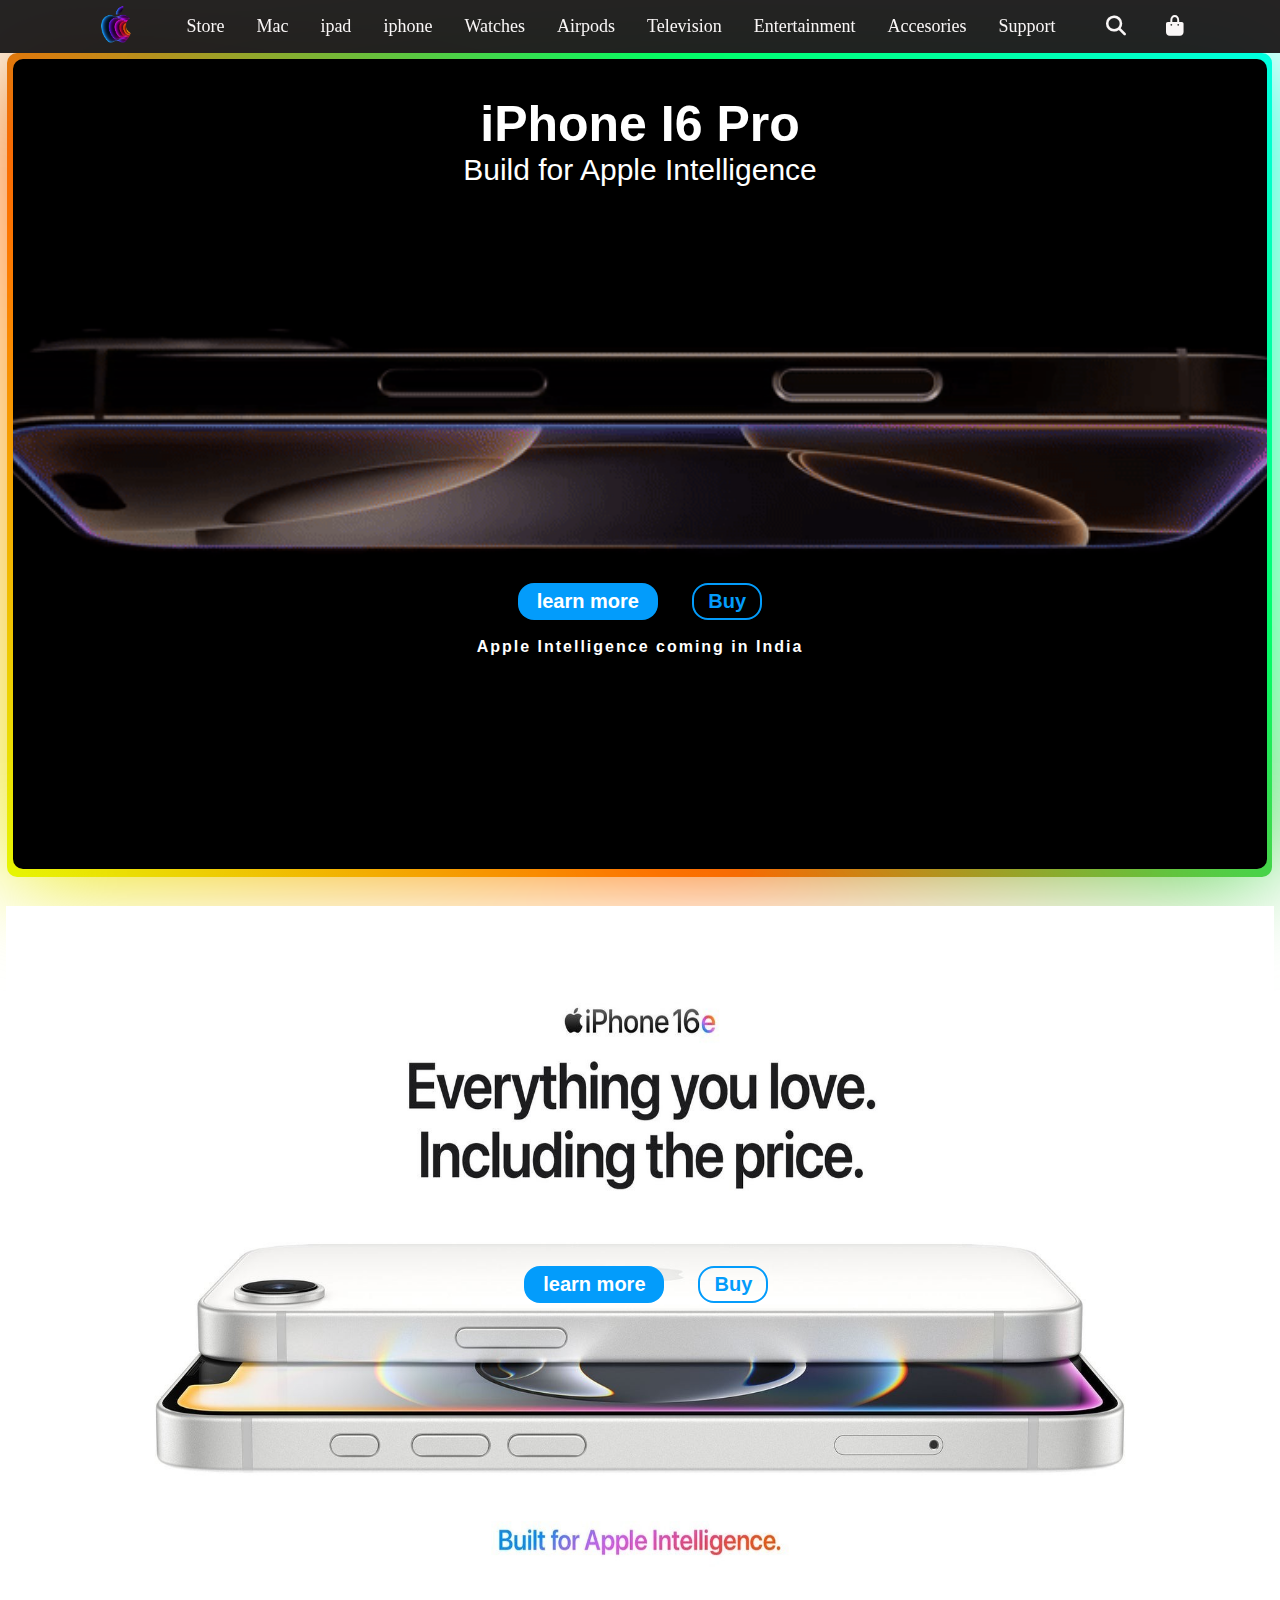
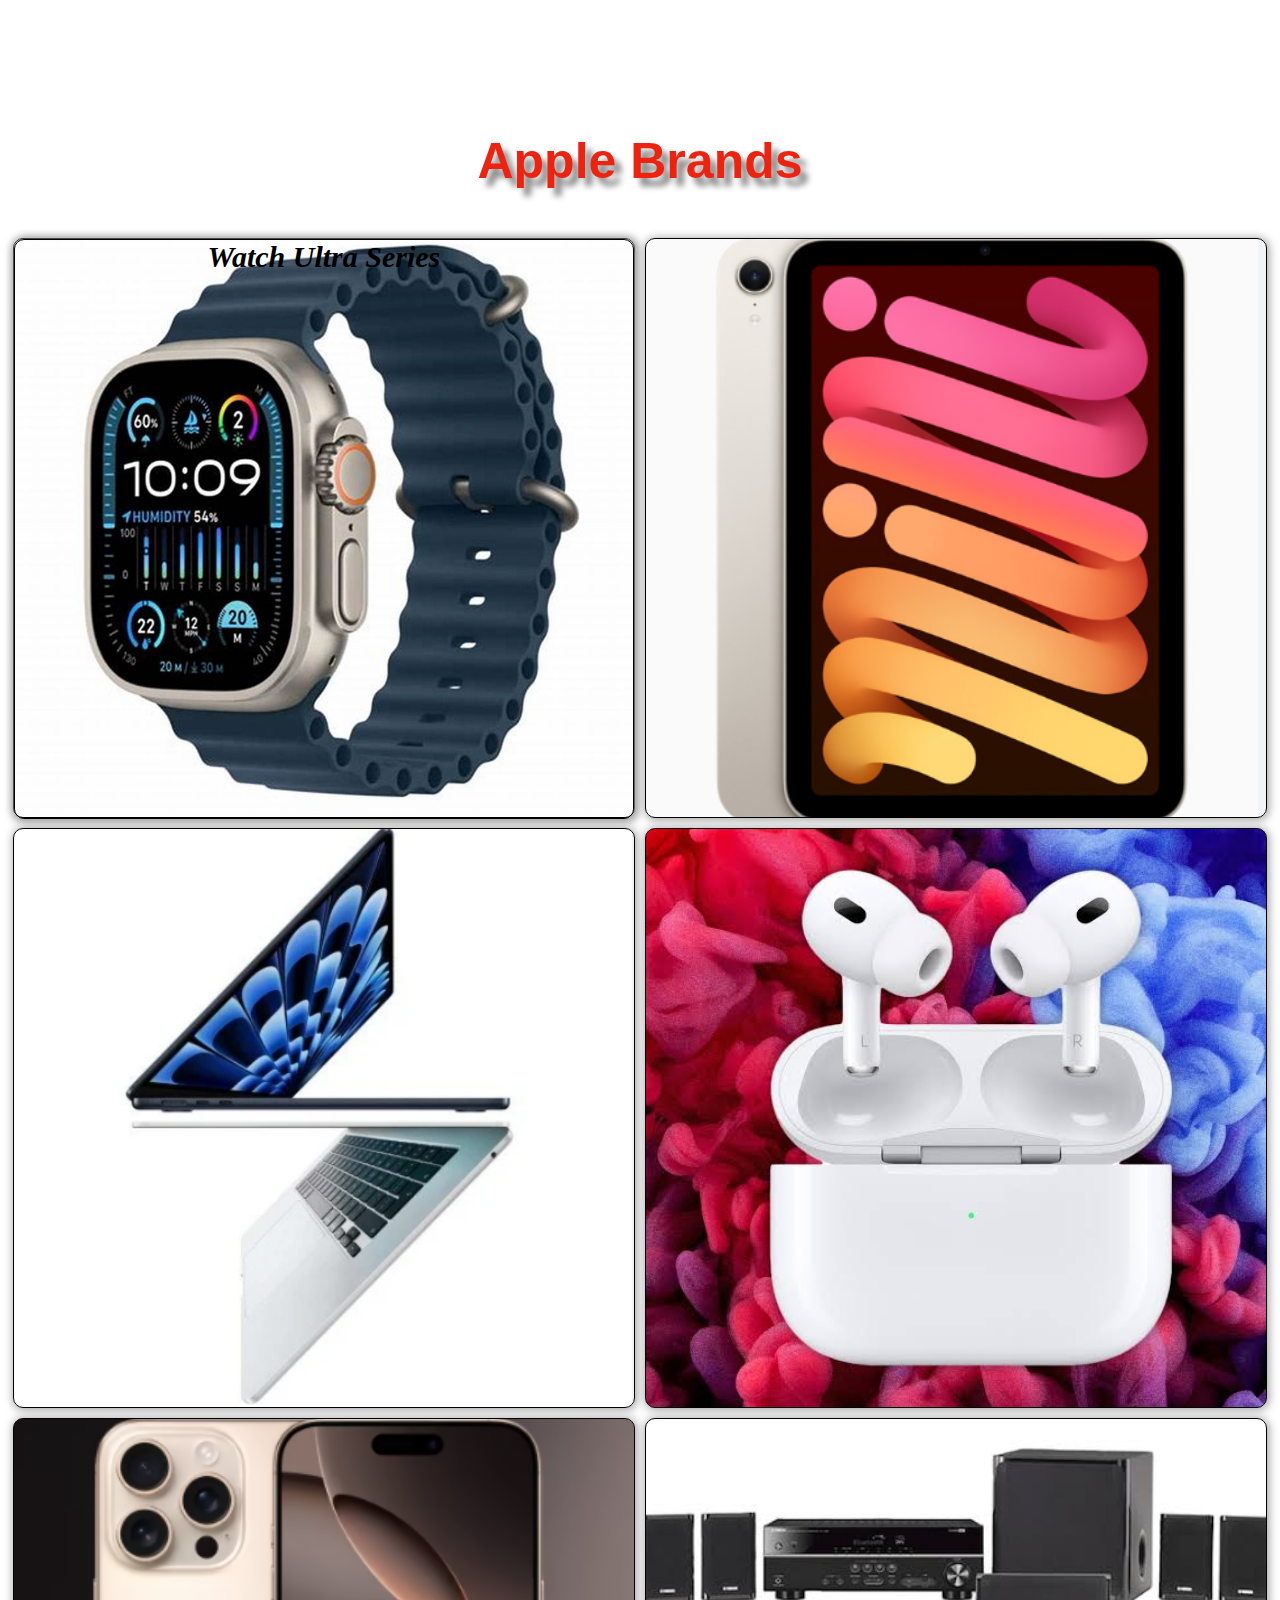
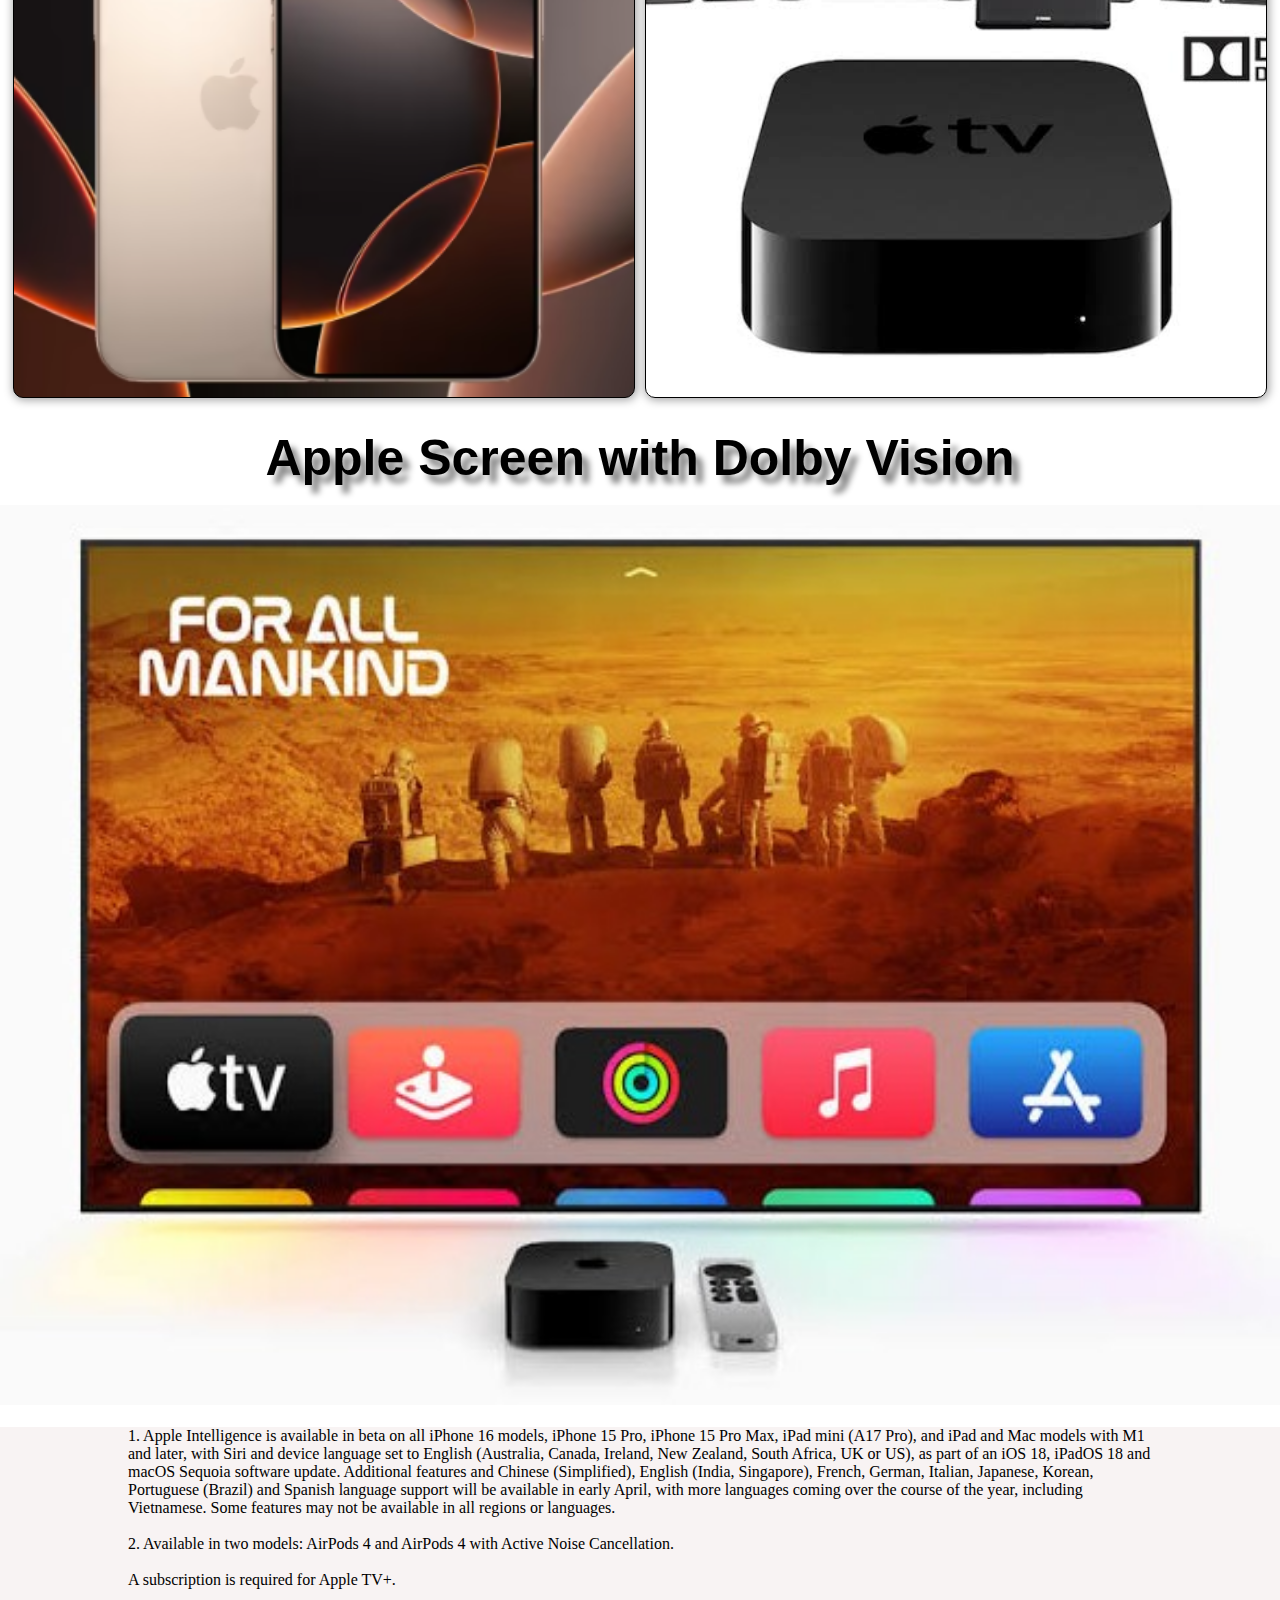
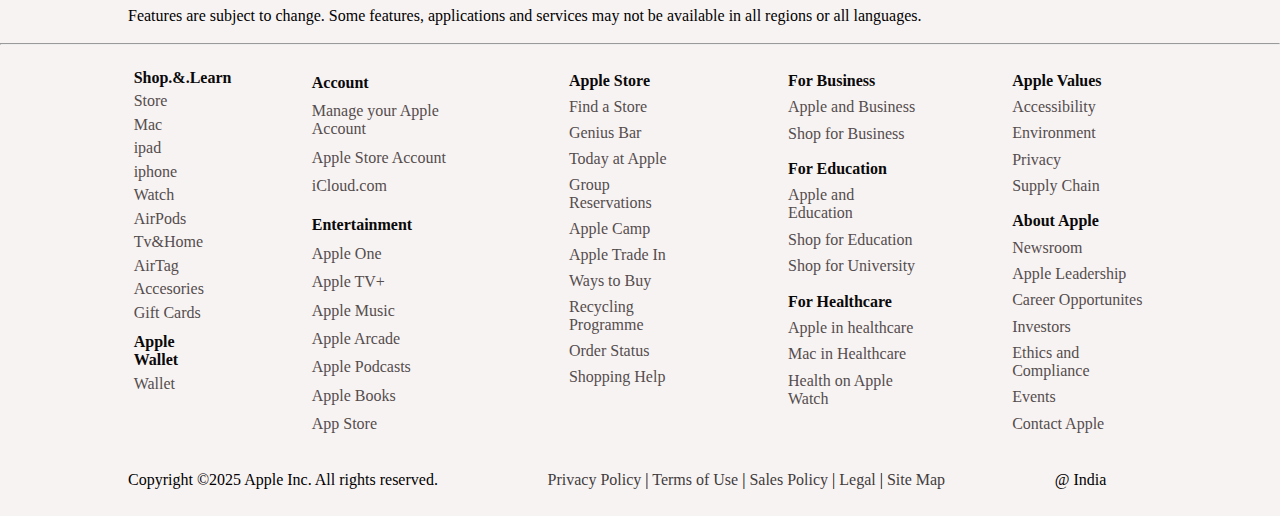
==== indexmain.html @ aaa4c037 "change" ====
<!DOCTYPE html>
<html lang="en">
<head>
    <meta charset="UTF-8">
    <meta name="viewport" content="width=device-width, initial-scale=1.0">
    <title>APPLE</title>
    <link rel="stylesheet" href="indexmain.css">
    <link rel="shortcut icon" href="images/applelogo.png" type="image/x-icon">
    <link rel="stylesheet" href="https://cdnjs.cloudflare.com/ajax/libs/font-awesome/6.7.2/css/all.min.css"
        integrity="sha512-Evv84Mr4kqVGRNSgIGL/F/aIDqQb7xQ2vcrdIwxfjThSH8CSR7PBEakCr51Ck+w+/U6swU2Im1vVX0SVk9ABhg=="
        crossorigin="anonymous" referrerpolicy="no-referrer" />
</head>
<body>
    <!-- header part is start from here  -->
    <header>
       <div id="Topbar">
          <div class="navbar">
              <div class="logo">
                  <a href="indexmain.html "><img src="images/applelogo.png" alt=""></a>
              </div>
              <nav>
                 <ul class="links">
                    <li><a href="Store.html">Store</a></li>
                    <li><a href="Mac.html">Mac</a></li>
                    <li><a href="Ipad.html">ipad</a></li>
                    <li><a href="">iphone</a></li>
                    <li><a href="">Watches</a></li>
                    <li><a href="">Airpods</a></li>
                    <li><a href="">Television</a></li>
                    <li><a href="">Entertainment</a></li>
                    <li><a href="">Accesories</a></li>
                    <li><a href="">Support</a></li>
                 </ul>
              </nav>
              <div id="iconbutton">
              <div class="icon" >
                  <a href=""><i class="fa-solid fa-magnifying-glass"></i></a>
              </div>
              <div class="icon" >
                  <a href=""><i class="fa-solid fa-bag-shopping"></i></a>
              </div>
              <div class="barbutton">
                  <i class="fa-solid fa-bars"></i>
              </div>
            </div>
          </div>
          <div class="dropdownmenu">
             <ul>
                <li><a href="Store.html">* Store</a></li>
                <li><a href="Mac.html">* Mac</a></li>
                <li><a href="Ipad.html">* ipad</a></li>
                <li><a href="">* iphone</a></li>
                <li><a href="">* Watches</a></li>
                <li><a href="">* Airpods</a></li>
                <li><a href="">* Television</a></li>
                <li><a href="">* Entertainment</a></li>
                <li><a href="">* Accesories</a></li>
                <li><a href="">* Support</a></li>
                <li><a href="">* LOGIN</a></li>
             </ul>
          </div>
        </div>
    </header>
    <script>
        const button = document.querySelector('.barbutton')
        const buttonicon = document.querySelector('.barbutton i')
        const dropmenu = document.querySelector('.dropdownmenu')

        button.onclick = function(){
            dropmenu.classList.toggle('open')
            const isOpen =dropmenu.classList.contains('open')

            buttonicon.classList = isOpen
            ? 'fa-solid fa-xmark'
            : 'fa-solid fa-bars'
        }
    </script>
    <!-- HEADER part and top navbr part is End -->
 <main>
    <section id="Home">
        <div  id="Homepage">
           <div class="headtext">
              <br><br> <h1>iPhone I6 Pro</h1>
                <p>Build for Apple Intelligence</p>
                <br><br><br><br><br><br><br><br><br><br><br><br><br><br><br><br><br><br><br><br><br><br>
                <div id="topbutton">
                <a  href=""><button class="learnbutton">learn more</button></a>
                <a  href=""><button class="buybutton">Buy</button></a> <br> <br>
                <h4> Apple Intelligence coming in India</h4>
                </div>
            </div> <br>
            <div class="secondpage">
                 <div class="iphone16e">
                    <img class="phone16e" src="images/iphone16enew.jpg" alt="">
                    <img class="mediaphone" src="images/mediaiphone16e.jpg" alt="">
                    <div id="topbutton">
                        <a  href=""><button class="learnbutton">learn more</button></a>
                        <a  href=""><button class="buybutton">Buy</button></a>
                        </div>    
                </div>
            </div>
       </div>
    </section>  
    <div id="brands">
        <h1>Apple Brands</h1><br> <br>
    </div>
    <section id="grid">
        <div class="container">
          <a href=""><div class="gridimg1">
            <div>  <h2>Watch Ultra Series</h2>
            <button class="learnbutton">learn more</button>
            <button class="buybutton">Buy</button>
          </div> </div></a>
          <a href=""><div class="gridimg2"></div></a>
          <a href=""><div class="gridimg3"></div></a>
          <a href=""><div class="gridimg4"></div></a>
          <a href=""><div class="gridimg5"></div></a>
          <a href=""><div class="gridimg6"></div></a>
        </div>
    </section> <br>
    <div id="appletv">
        <h1>Apple Screen with Dolby Vision </h1> <br>
        <img class="appletvfirst" src="images/apple TV.jpg" alt="">
        <img class="appletvsecond" src="images/apple TV.jpg" alt="">
    </div> <br>
 </main>
      <!-- Main  part is End here -->
      <!-- Footer part is start from here -->
 <footer>
    <div class="footer">
          <div class="footertext">
            <div>1. Apple Intelligence is available in beta on all iPhone 16 models, iPhone 15 Pro, iPhone 15 Pro Max, iPad mini (A17 Pro), and iPad and Mac models with 
                M1 and later, with Siri and device language set to English (Australia, Canada, Ireland, New Zealand, South Africa, UK or US), as part of an iOS 18, iPadOS 18 and macOS Sequoia software update.
                 Additional features and Chinese (Simplified), English (India, Singapore), French, German, Italian, Japanese, Korean, Portuguese (Brazil) and Spanish language support will be available in early April, 
                 with more languages coming over the course of the year, including Vietnamese. Some features may not be available in all regions or languages.
                <br><br>
                2. Available in two models: AirPods 4 and AirPods 4 with Active Noise Cancellation.
               <br><br> A subscription is required for Apple TV+.
               <br><br> Features are subject to change. Some features, applications and services may not be available in all regions or all languages.
            </div>
         </div>
         <br><hr align="center">   <br> 
        <div id="footclick">
            <div>
                <ul>
                    <li><b>Shop.&.Learn</b></li>                    <li><a href="">Store</a></li>
                    <li><a href="">Mac</a></li>
                    <li><a href="">ipad</a></li>
                    <li><a href="">iphone</a></li>
                    <li><a href="">Watch</a></li>
                    <li><a href="">AirPods</a></li>
                    <li><a href="">Tv&Home</a></li>
                    <li><a href="">AirTag</a></li>
                    <li><a href="">Accesories</a></li>
                    <li><a href="">Gift Cards</a></li>
                </ul> 
                <ul>
                    <li><b>Apple Wallet</b></li>
                    <li><a href="">Wallet</a></li>
                </ul>
            </div>
            <div>
                <ul>
                    <li><b>Account</b></li>
                    <li><a href="">Manage your Apple Account</a></li>
                    <li><a href="">Apple Store Account</a></li>
                    <li><a href="">iCloud.com</a></li>
                </ul>
                <ul>
                    <li><b>Entertainment</b></li>
                    <li><a href="">Apple One</a></li>
                    <li><a href="">Apple TV+</a></li>
                    <li><a href="">Apple Music</a></li>
                    <li><a href="">Apple Arcade</a></li>
                    <li><a href="">Apple Podcasts</a></li>
                    <li><a href="">Apple Books</a></li>
                    <li><a href="">App Store</a></li>
                </ul>
            </div>
            <div>
                <ul>
                    <li><b>Apple Store</b></li>
                    <li><a href="">Find a Store</a></li>
                    <li><a href="">Genius Bar</a></li>
                    <li><a href="">Today at Apple</a></li>
                    <li><a href="">Group Reservations</a></li>
                    <li><a href="">Apple Camp</a></li>
                    <li><a href="">Apple Trade In</a></li>
                    <li><a href="">Ways to Buy</a></li>
                    <li><a href="">Recycling Programme</a></li>
                    <li><a href="">Order Status</a></li>
                    <li><a href="">Shopping Help</a></li>
                </ul>
            </div>
            <div>
                <ul>
                    <li><b>For Business</b></li>
                    <li><a href="">Apple and Business</a></li>
                    <li><a href="">Shop for Business</a></li>
                </ul>
                <ul>
                    <li><b>For Education</b></li>
                    <li><a href="">Apple and Education</a></li>
                    <li><a href="">Shop for Education</a></li>
                    <li><a href="">Shop for University</a></li>
                </ul>
                <ul>
                    <li><b>For Healthcare</b></li>
                    <li><a href="">Apple in healthcare</a></li>
                    <li><a href="">Mac in Healthcare</a></li>
                    <li><a href="">Health on Apple Watch</a></li>
                </ul>
            </div>
            <div>
                <ul>
                    <li><b>Apple Values</b></li>
                    <li><a href="">Accessibility</a></li>
                    <li><a href="">Environment</a></li>
                    <li><a href="">Privacy</a></li>
                    <li><a href="">Supply Chain</a></li>
                </ul>
                <ul>
                    <li><b>About Apple</b></li>
                    <li><a href="">Newsroom</a></li>
                    <li><a href="">Apple Leadership</a></li>
                    <li><a href="">Career Opportunites</a></li>
                    <li><a href="">Investors</a></li>
                    <li><a href="">Ethics  and Compliance</a></li>
                    <li><a href="">Events</a></li>
                    <li><a href="">Contact Apple</a></li>
                </ul>
            </div>  
        </div>
        <div class="footerbottom">
            <div>
                <p>Copyright &copy;2025 Apple Inc. All rights reserved.</p>
            </div>
            <div class="bottompart">
                <a href="">Privacy Policy </a>|
                <a href="">Terms of Use </a>|
                <a href="">Sales Policy </a>|
                <a href="">Legal </a>|
                <a href="">Site Map </a>
            </div>
            <div>
                <p>@ India</p>
            </div>  <br><br><br><br>
        </div>        
    </div>
 </footer>
    <!-- Footer part is End here -->


</body>
</html>
---- indexmain.css ----
*{
    margin: 0px;
    padding: 0px;
    box-sizing: border-box;
}
.navbar{
    display: flex;
    align-items: center;
    justify-content:center;
    padding: 1%;
    top: 0%;
    gap: 50px;
    width: 100%;
    height: 53px;
    z-index: 999;
    background-color: rgba(27, 25, 25, 0.958);
    position:fixed;
}
.navbar img{
    width: 40px;
    height: 40px;
}
.navbar ul{
    display:flex;
    justify-content: center;
    list-style: none;
    gap: 2rem;
    font-size: 18px;
}
.navbar #iconbutton{
    display: flex;
    justify-content: center;
    gap: 40px;
}

.navbar a{
    text-decoration: none;
    color: rgb(249, 246, 246);
}
#Topbar i{
    font-size: 20px;
}
#Topbar li{
    list-style: none;
}
.barbutton{
     cursor: pointer;
     display: none;
     color: white;
}
#Topbar ul li a:hover{
    color: rgb(7, 141, 251);
    /* text-decoration: underline; */
}
/* .navbar nav ul li::before{
    content: " ";
    position: absolute;
    transform: translate(30%,50%) ;
    top: 70%;
    width: 0px;
    height: 4px;
    background-color: white;
    transition-duration: .5s;
}
.navbar li:hover::before{
    width: 50px;
} */
  
  /* DROPDOWNMENU is start from here */
  .dropdownmenu{
       position:relative;
       display: none;
      top: 50px;
      height: 0px;
      width: 500px;
      background: rgb(206, 205, 205);
      backdrop-filter: blur(15px);
      border-radius: 0px;
      overflow: hidden;
}
.dropdownmenu a{
    text-decoration: none;
    color: black;
}
.dropdownmenu.open{
    height: 100vh;
}
.dropdownmenu li{
    padding: .5rem;
    font-size: 28px;
    font-weight: bold;
    display: flex;
    align-items: center;
    margin-left: 3%;
}

@media(max-width: 845px){
    .navbar .links{
        display: none;
}
.navbar .barbutton{
    display: block;
}
.navbar{
    position: fixed;
    display: flex;
    justify-content: space-between;
}
.dropdownmenu{
    display: block;
    width: 830px;
    position:fixed;
    top: 5%;
}
}
  /* DROPDOWNMENU is End  here */

.headtext{
    width: 98%;
    height: 90vh;
   margin: 1%;
   margin-top: 59px;
   border-radius: 10px;
    background-repeat: no-repeat;
    background-size:cover;
    background-position: center;
}
.headtext{
    background-image: url(images/imgvideo16.gif);
    /* background: linear-gradient(0deg ,); */
    color: white;
    text-align: center;
    font-family:'Franklin Gothic Medium', 'Arial Narrow', Arial, sans-serif;
}
.headtext::before ,.headtext::after{
    content: '';
    position: absolute;
    left: 1px;
    top: 47px;
    border-radius: 10px;
    background: linear-gradient(45deg , #e6fb04 ,#ff6600, #00ff66 ,#00ffff,
    #ff00ff ,#ff0099 ,#6e0dd0 ,#ff3300 ,#099fff);
    background-size: 400%;
    /* margin-top: 55px; */
    width: 98.80%;
    margin: .5%;
    height:91.5vh;
    z-index: -1;
    animation: anima 20s linear infinite;
}
@keyframes anima{
    0% {
        background-position: 0 0;
    }
    50%{
        background-position: 400% 0;
    }
    100%{
        background-position: 0 0;
    }
}
.headtext::after{
    filter: blur(50px);
    opacity: 5px;
}
.headtext h1{
    font-size: 50px;
}
.headtext p{
    font-size: 30px;
    font-family:'Segoe UI', Tahoma, Geneva, Verdana, sans-serif ;
}
#Homepage h4{
    /* color: rgb(9, 133, 241); */
    letter-spacing: 2px;
}
.headtext #topbutton{
        /* padding: 29%; */
        /* position:static; */
        text-align: center;
        letter-spacing: 30px;
}
.learnbutton{
    width: 140px;
     height: 37px;
     font-size: 20px;
     font-weight: bold;
     color:white;
     border: 0px solid blue;
     border-radius: 16px;
     background-color: rgb(3, 156, 251);
}
.buybutton{
    width: 70px;
    height: 37px;
    border-radius: 16px;
    font-size: 20px;
    font-weight: bold;
    border: 2px solid;
    color:rgb(3, 156, 251) ;
    background: transparent;
}
.secondpage div{
    width: 99%;
    height: 91vh;
   margin: .5%;
   border-radius: 10px;
    background-repeat: no-repeat;
    background-size: cover;
    background-position: center;
}
.iphone16e img{
    width: 100%;
    height: 90vh;
    /* z-index: -1; */
    text-align: center;
}
.mediaphone{
    display: none;
}
@media (max-width:800px){
    .iphone16e .phone16e{
        display: none;
    }
    .iphone16e .mediaphone{
        display: block;
        /* height: 70vh; */
    }
    .headtext{
        /* height: 75vh; */
        background-image: none;
        background-image: url(images/mediaiphone16pro.jpg);
    }
    #appletv .appletvfirst{
        display: none;
    }
    #appletv .appletvsecond{
        display: block;
        height: 500px;
    }
    .headtext h1{
        font-size: 30px;
    }
    .headtext p{
        font-size: 20px;
    }
    .headtext #topbutton{
        padding-top: 25%;
    }

}
.secondpage #topbutton{
   top: 140%;
    letter-spacing: 30px;
    text-align: center;
    /* z-index: 200; */
    position:absolute;
}
#brands h1{
    font-size: 50px;
    text-align: center;
    font-family:Verdana, Geneva, Tahoma, sans-serif;
    text-shadow: 7px 8px 6px gray;
    color: rgb(238, 34, 15);
}
#grid{
    width: 100%;
}
#grid .container{
    display: grid;
    grid-template-columns: repeat(auto-fit ,minmax(30em ,1fr));
    gap:10px;
    margin: 1%;
}
#grid .container div{
    /* width: 500px; */
    height: 580px;
    border: 1px solid black;
    box-shadow: 1px 1px 10px 1px rgb(161, 161, 162);
    border-radius: 10px;
    background-position: center;
    background-repeat: no-repeat;
    background-size: cover;
}



.gridimg1{
    background-image: url(images/applewatch1.png);
    text-align: center;
}
.gridimg1 div h2{
    padding-bottom: 100%;
}
.gridimg1 h2 ,.gridimg3 h2,.gridimg6 h2 ,.gridimg2 h2 ,.gridimg4 h2 ,.gridimg5 h2{
    font-size: 30px;
    color: black;
    font-style: italic;
}
.gridimg2 h2 ,.gridimg4 h2 ,.gridimg5 h2{
    font-size: 35px;
    color: white;
    font-style:italic;
}
.gridimg2 p{
    font-size: 25px;
    color: #08caf5;
}
.gridimg2{
    background-image: url(images/hpmeipad.png);
    text-align: center;
}
.gridimg3{
    background-image: url(images/HomeMacbook.png);
    text-align: center;
}
.gridimg4{
    background-image: url(images/appleairpods.jpg);
    text-align: center;
}
.gridimg5{
    background-image: url(images/homeiphone.png);
    text-align: center;
}
.gridimg6{
    background-image: url(images/Apple\ PC.jpg);
    text-align: center;
}

#appletv img{
    width: 100%;
    height: 100vh;
    /* border: 1px solid grey; */
}
#appletv .appletvfirst{
    display: none;
}
#appletv h1{
    font-size: 50px;
    text-align: center;
    font-family:Verdana, Geneva, Tahoma, sans-serif;
    text-shadow: 7px 8px 6px gray;
}
.footer{
    background-color: rgba(248, 242, 242, 0.962);
    width: 100%;
    height: auto;
    
}
.footertext div{
    width: 90%;
    padding-left: 10%;
}
#footclick{
    width: 90%;
    padding-left: 10%;
    display: flex;
    flex-wrap: wrap;
    justify-content:space-between;
    /* gap: 10px; */
}
.footer #footclick li ,a{
    list-style: none;
    text-decoration: none;
}
#footclick li, ul{
     padding: 3%;
     color:rgb(10, 9, 9);
}
#footclick a{
    color: rgb(84, 77, 77);
}
#footclick ul li a:hover{
    color: rgb(247, 27, 2);
    text-decoration: underline;
}
.footerbottom{
    width: 95%;
    padding-left: 10%;
    justify-content:space-between;
    display: flex;
    align-items: center;
    gap: 10px;
}
.bottompart a{
   text-decoration: none;
   color: rgb(65, 60, 60);
}
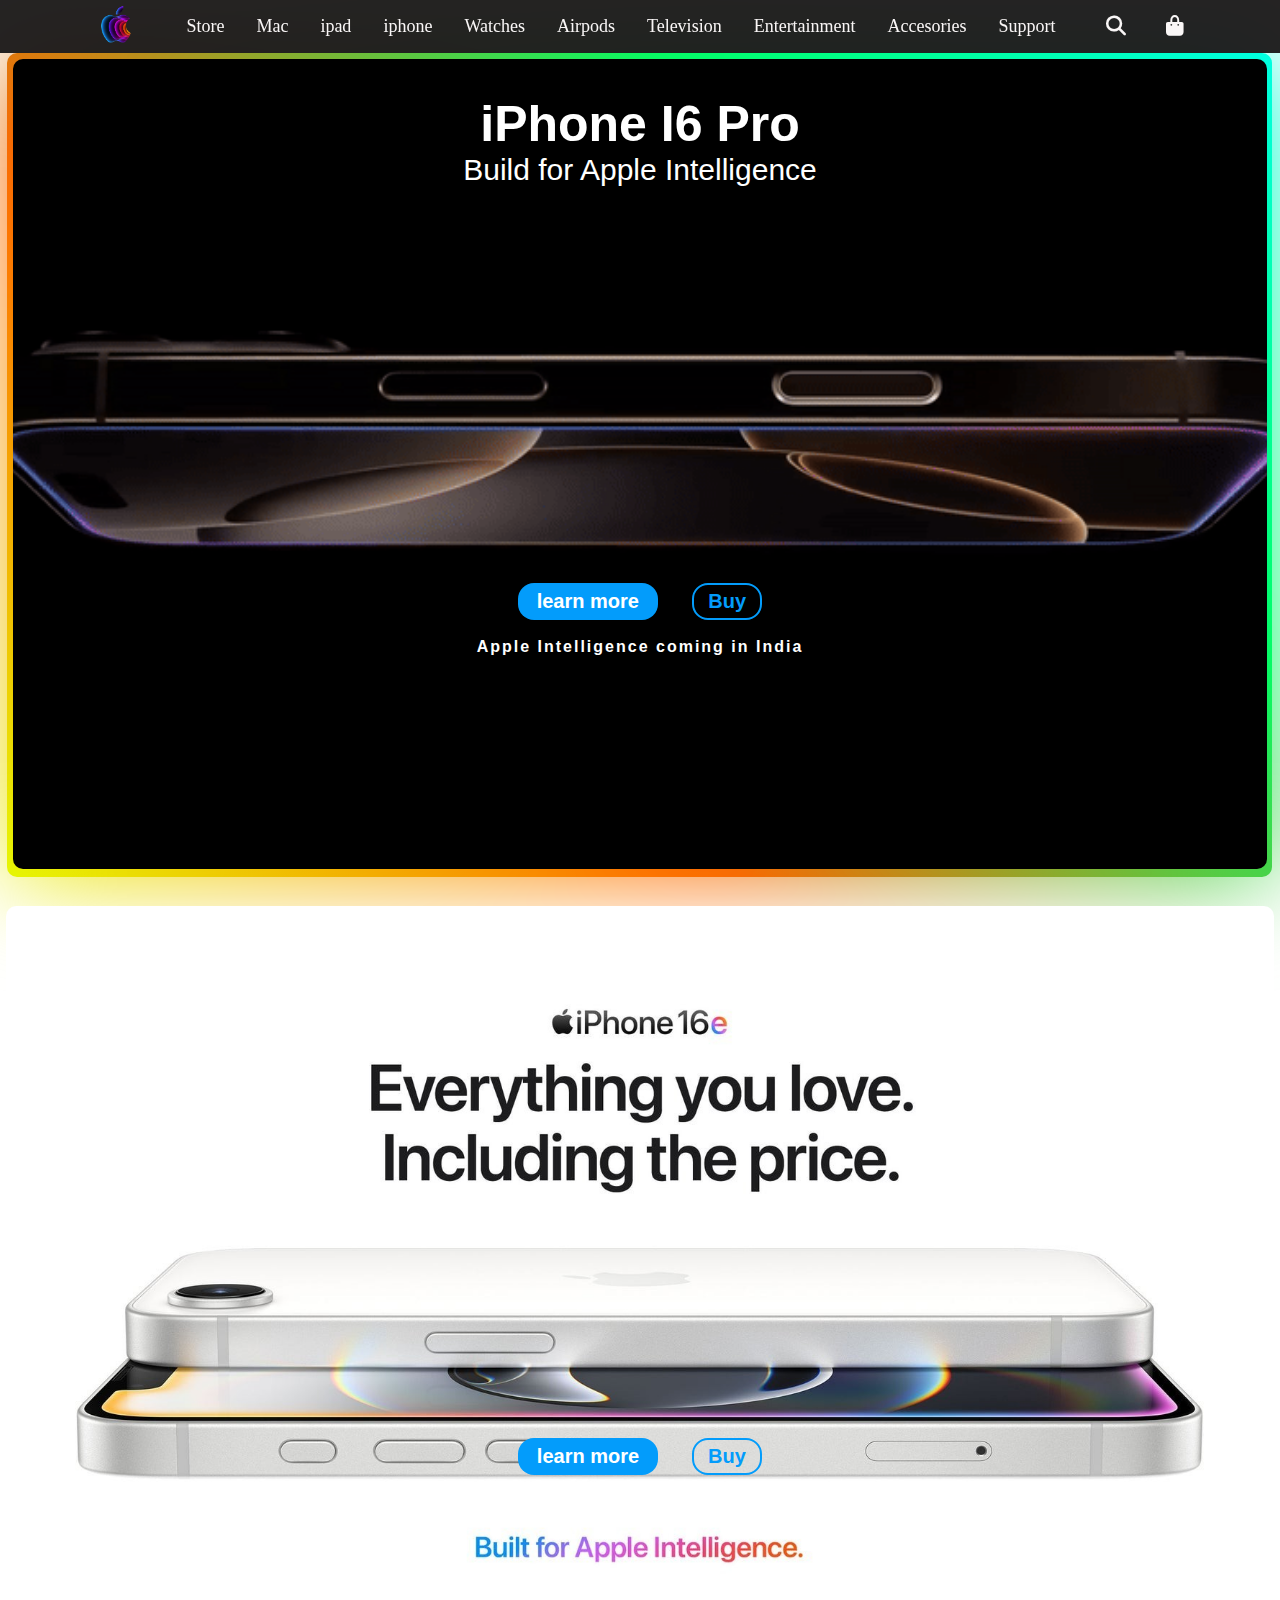
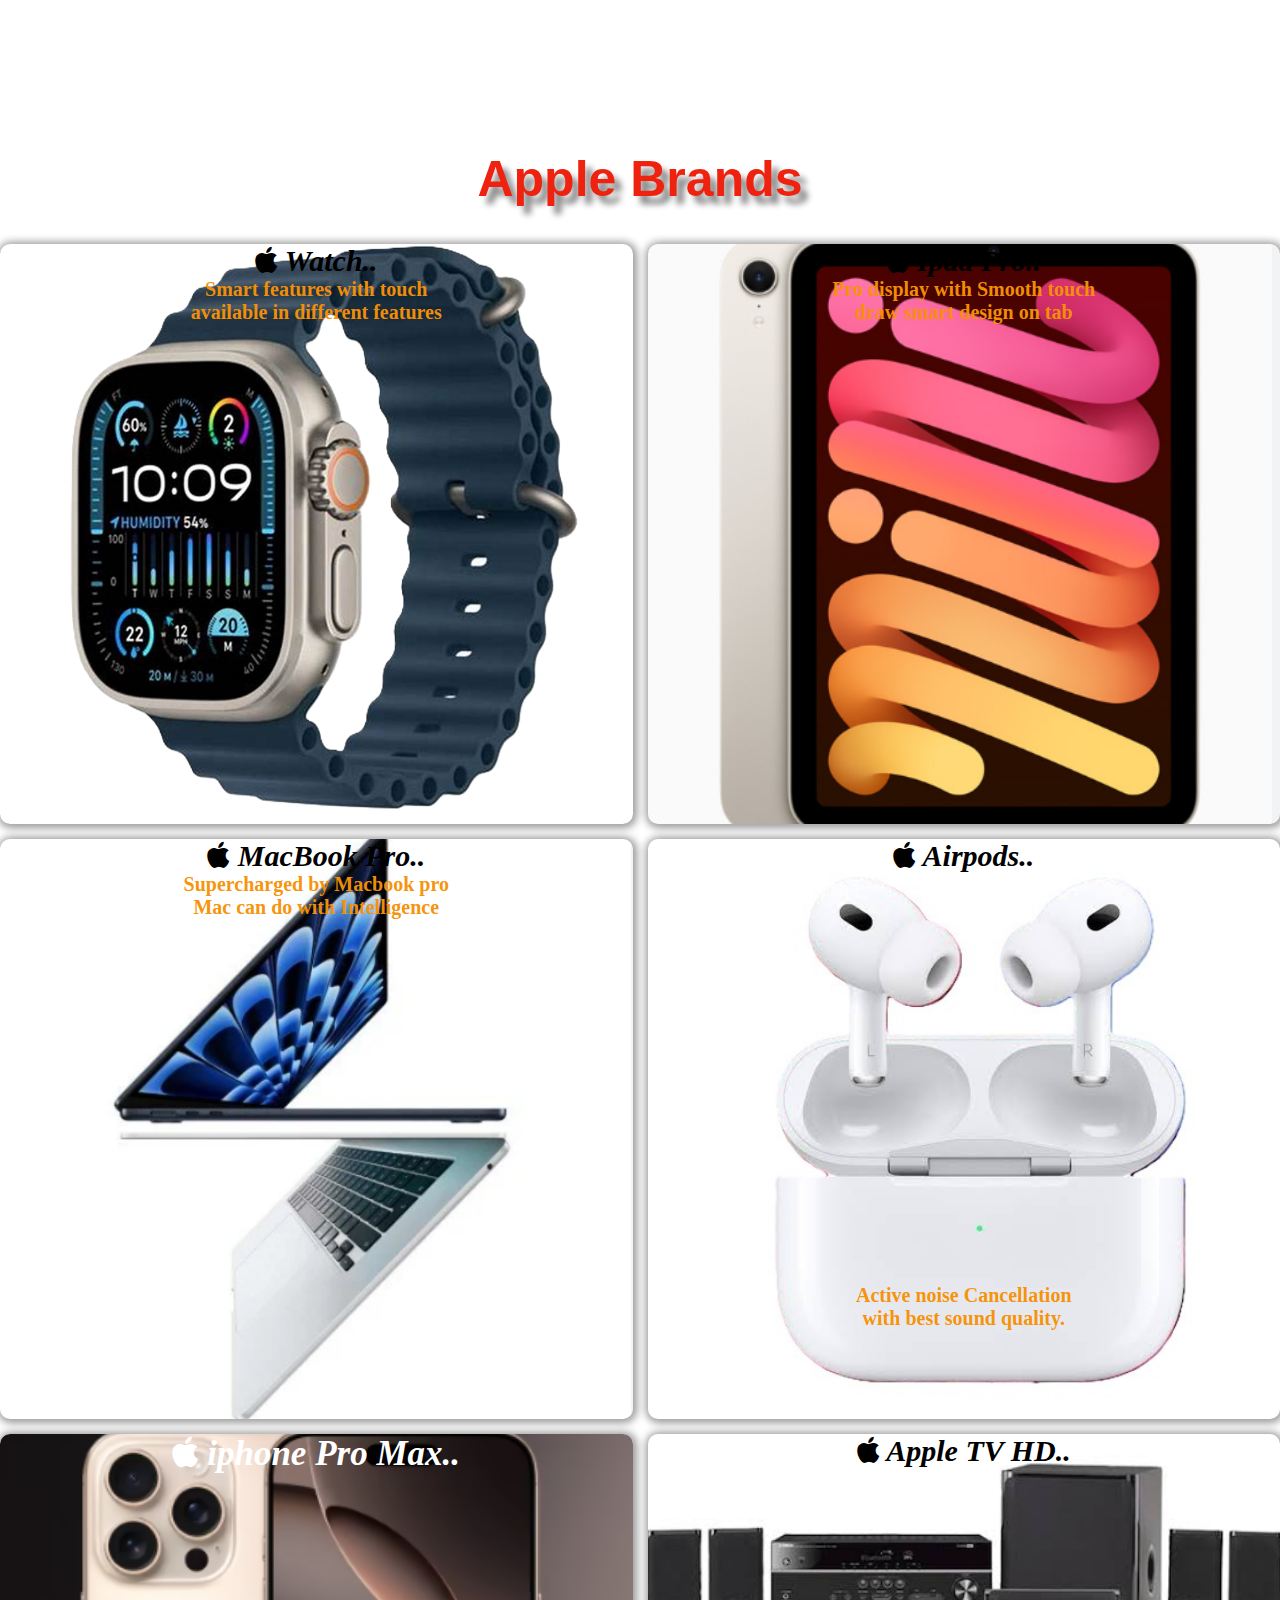
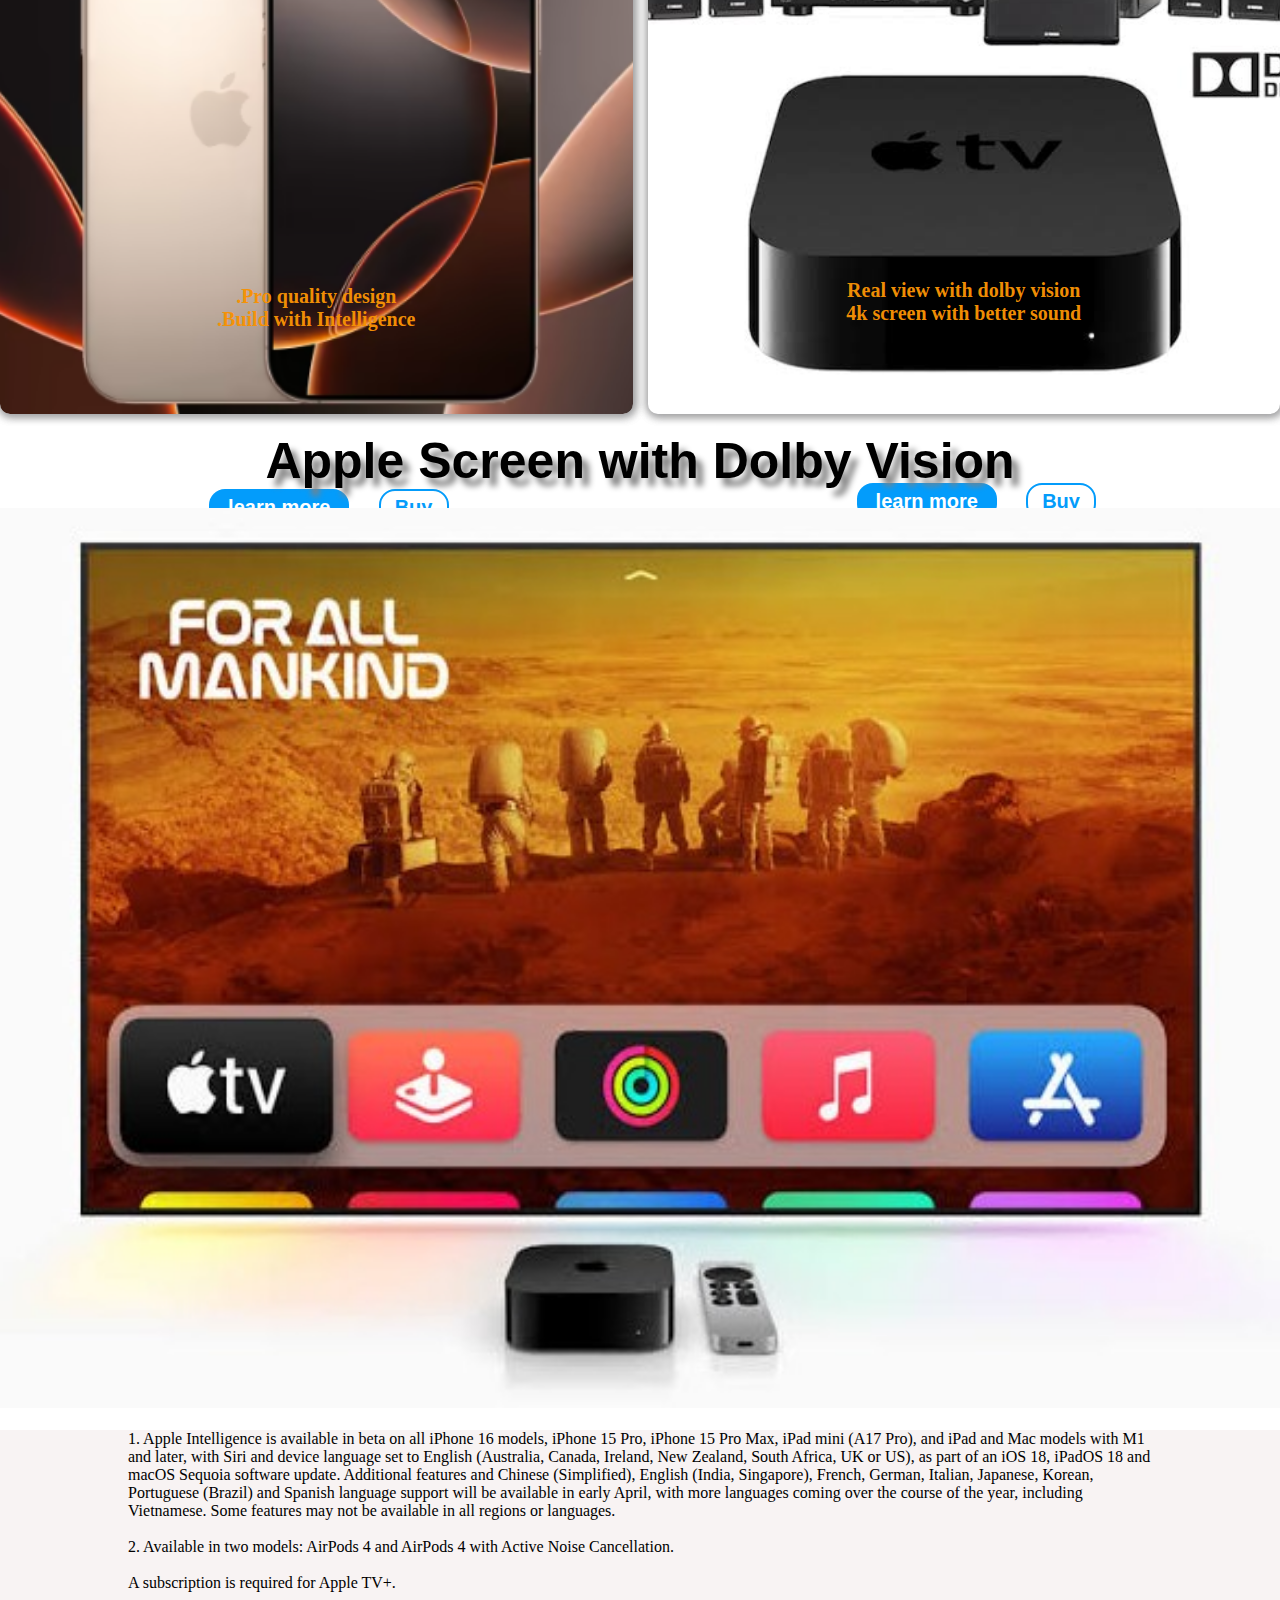
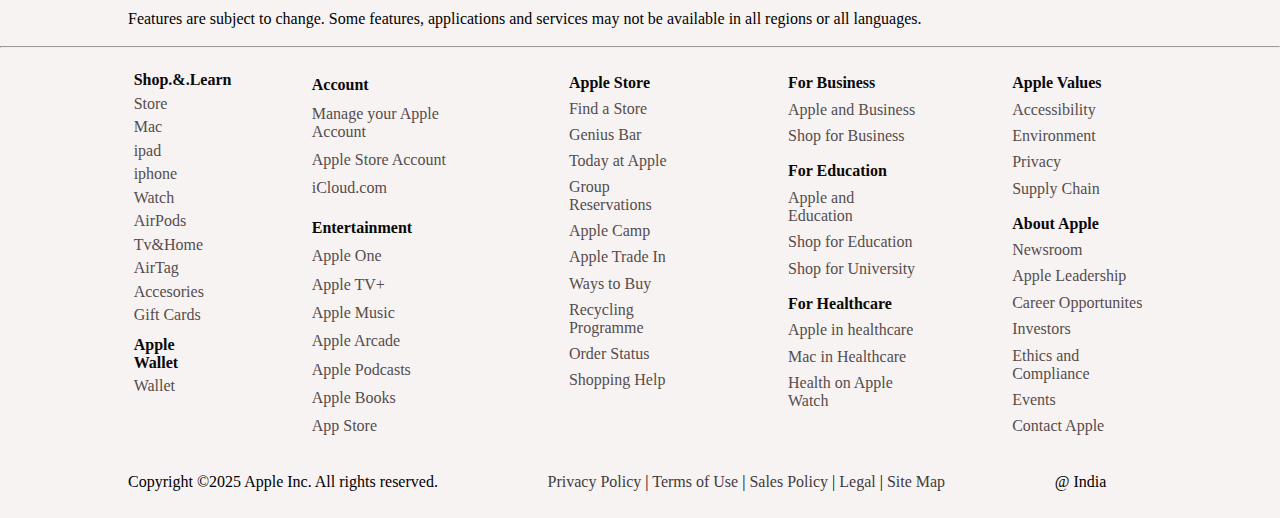
==== commit 73ba2a9d: "other commit" ====
--- a/indexmain.html
+++ b/indexmain.html
@@ -91,13 +91,13 @@
             </div> <br>
             <div class="secondpage">
                  <div class="iphone16e">
-                    <img class="phone16e" src="images/iphone16enew.jpg" alt="">
-                    <img class="mediaphone" src="images/mediaiphone16e.jpg" alt="">
+                    <!-- <img class="phone16e" src="images/iphone16enew.jpg" alt=""> -->
+                    <!-- <img class="mediaphone" src="images/mediaiphone16e.jpg" alt=""> -->
                     <div id="topbutton">
                         <a  href=""><button class="learnbutton">learn more</button></a>
                         <a  href=""><button class="buybutton">Buy</button></a>
                         </div>    
-                </div>
+                </div><br>
             </div>
        </div>
     </section>  
@@ -106,16 +106,44 @@
     </div>
     <section id="grid">
         <div class="container">
-          <a href=""><div class="gridimg1">
-            <div>  <h2>Watch Ultra Series</h2>
-            <button class="learnbutton">learn more</button>
-            <button class="buybutton">Buy</button>
+          <a href=""><div id="gridimg" class="gridimg1">
+            <div>  <h2><i class="fa-brands fa-apple"></i> Watch..</h2>
+                <p>Smart features with touch <br>available in different features</p>
+           <button class="learnbutton">learn more</button>
+           <button class="buybutton">Buy</button>
           </div> </div></a>
-          <a href=""><div class="gridimg2"></div></a>
-          <a href=""><div class="gridimg3"></div></a>
-          <a href=""><div class="gridimg4"></div></a>
-          <a href=""><div class="gridimg5"></div></a>
-          <a href=""><div class="gridimg6"></div></a>
+          <a href=""><div id="gridimg" class="gridimg2">
+            <div>  <h2><i class="fa-brands fa-apple"></i> Ipad Pro..</h2>
+                <p>Pro display with Smooth touch <br>draw smart design on tab</p>
+                <button class="learnbutton">learn more</button>
+                <button class="buybutton">Buy</button>
+               </div>
+          </div></a>
+          <a href=""><div id="gridimg"  class="gridimg3">
+            <div>  <h2><i class="fa-brands fa-apple"></i> MacBook Pro..</h2>
+                <p>Supercharged by Macbook pro <br>Mac can do with Intelligence</p>
+                <button class="learnbutton">learn more</button>
+                <button class="buybutton">Buy</button>
+               </div>
+          </div></a>
+          <a href=""><div id="gridimg"  class="gridimg4">
+            <div>  <h2><i class="fa-brands fa-apple"></i> Airpods..</h2>
+                <p>Active noise Cancellation <br>with best sound quality.</p>
+           <button class="learnbutton">learn more</button>
+           <button class="buybutton">Buy</button>
+          </div></div></a>
+          <a href=""><div id="gridimg"  class="gridimg5">
+            <div>  <h2><i class="fa-brands fa-apple"></i> iphone Pro Max..</h2>
+                <p>.Pro quality design <br>.Build with Intelligence</p>
+           <button class="learnbutton">learn more</button>
+           <button class="buybutton">Buy</button>
+          </div></div></a>
+          <a href=""><div id="gridimg"  class="gridimg6">
+            <div>  <h2><i class="fa-brands fa-apple"></i> Apple TV HD..</h2>
+                <p>Real view with dolby vision <br>4k screen with better sound</p>
+           <button class="learnbutton">learn more</button>
+           <button class="buybutton">Buy</button>
+          </div></div></a>
         </div>
     </section> <br>
     <div id="appletv">
--- a/indexmain.css
+++ b/indexmain.css
@@ -209,25 +209,21 @@
     background-size: cover;
     background-position: center;
 }
-.iphone16e img{
+.iphone16e{
     width: 100%;
     height: 90vh;
-    /* z-index: -1; */
-    text-align: center;
-}
-.mediaphone{
+    background-image: url(images/iphone16enew.jpg);
+    text-align: center;
+}
+/* .mediaphone{
     display: none;
-}
-@media (max-width:800px){
-    .iphone16e .phone16e{
-        display: none;
-    }
-    .iphone16e .mediaphone{
-        display: block;
-        /* height: 70vh; */
+} */
+@media (max-width:820px){
+    .iphone16e{
+        background-image: none;
+        background-image: url(images/mediaiphone16e.jpg);
     }
     .headtext{
-        /* height: 75vh; */
         background-image: none;
         background-image: url(images/mediaiphone16pro.jpg);
     }
@@ -245,16 +241,25 @@
         font-size: 20px;
     }
     .headtext #topbutton{
-        padding-top: 25%;
-    }
-
-}
-.secondpage #topbutton{
-   top: 140%;
+        padding-top: 20%;
+    }
+    .secondpage .iphone16e #topbutton{
+        padding-top: 47% !important;
+    }
+
+}
+@media (max-width:600px){
+    .secondpage .iphone16e #topbutton{
+        padding-top: 60% !important;
+    }
+    .headtext #topbutton{
+        padding-top: 45%;
+    }
+}
+.secondpage .iphone16e #topbutton{
+   padding-top: 42%;
     letter-spacing: 30px;
     text-align: center;
-    /* z-index: 200; */
-    position:absolute;
 }
 #brands h1{
     font-size: 50px;
@@ -269,35 +274,78 @@
 #grid .container{
     display: grid;
     grid-template-columns: repeat(auto-fit ,minmax(30em ,1fr));
-    gap:10px;
-    margin: 1%;
+    gap:15px;
+    /* margin: 1%; */
 }
 #grid .container div{
     /* width: 500px; */
     height: 580px;
-    border: 1px solid black;
+    /* border: 1px solid black; */
     box-shadow: 1px 1px 10px 1px rgb(161, 161, 162);
     border-radius: 10px;
     background-position: center;
     background-repeat: no-repeat;
     background-size: cover;
 }
-
-
-
+@media (max-width:600px){
+    #grid .container{
+        display: grid;
+        justify-content: center;
+        /* align-items: center; */
+        grid-template-columns: repeat(auto-fit,400px)!important;
+        gap: 10px;
+        margin: 1%;
+    }
+    #gridimg div button{
+        margin-top: 23%;
+    }
+    .gridimg4 div h2,.gridimg5 div h2,.gridimg6 div h2{
+        padding-bottom: 40%;
+    }
+}
+@media(min-width:610px)and (max-width:820px){
+    .gridimg4 div h2,.gridimg5 div h2,.gridimg6 div h2{
+        padding-bottom: 30% !important;
+    }
+}
+@media (min-width:820px)and(max-width:1279px){
+    .secondpage .iphone16e #topbutton{
+        padding-top: 47% !important;
+    }
+    .gridimg1 div p ,.gridimg2 div p ,.gridimg3 div p{
+        padding-bottom: 90% !important;
+    }
+    .gridimg4 div h2,.gridimg5 div h2,.gridimg6 div h2{
+        padding-bottom: 70%;
+    }
+}
+.gridimg1 div p ,.gridimg2 div p ,.gridimg3 div p{
+    padding-bottom: 90%;
+}
+.gridimg4 div h2,.gridimg5 div h2,.gridimg6 div h2{
+    padding-bottom: 65%;
+}
+.gridimg4 div p,.gridimg5 div p,.gridimg6 div p{
+    padding-bottom: 25%;
+}
+#gridimg button{
+     margin-left: 4%;
+}
 .gridimg1{
     background-image: url(images/applewatch1.png);
     text-align: center;
 }
-.gridimg1 div h2{
-    padding-bottom: 100%;
-}
-.gridimg1 h2 ,.gridimg3 h2,.gridimg6 h2 ,.gridimg2 h2 ,.gridimg4 h2 ,.gridimg5 h2{
+#gridimg p{
+    font-size: 20px;
+    color: #f69205f7;
+    font-weight: bold;
+}
+.gridimg1 h2 ,.gridimg3 h2,.gridimg6 h2 ,.gridimg2 h2 ,.gridimg4 h2 {
     font-size: 30px;
     color: black;
     font-style: italic;
 }
-.gridimg2 h2 ,.gridimg4 h2 ,.gridimg5 h2{
+.gridimg5 h2{
     font-size: 35px;
     color: white;
     font-style:italic;
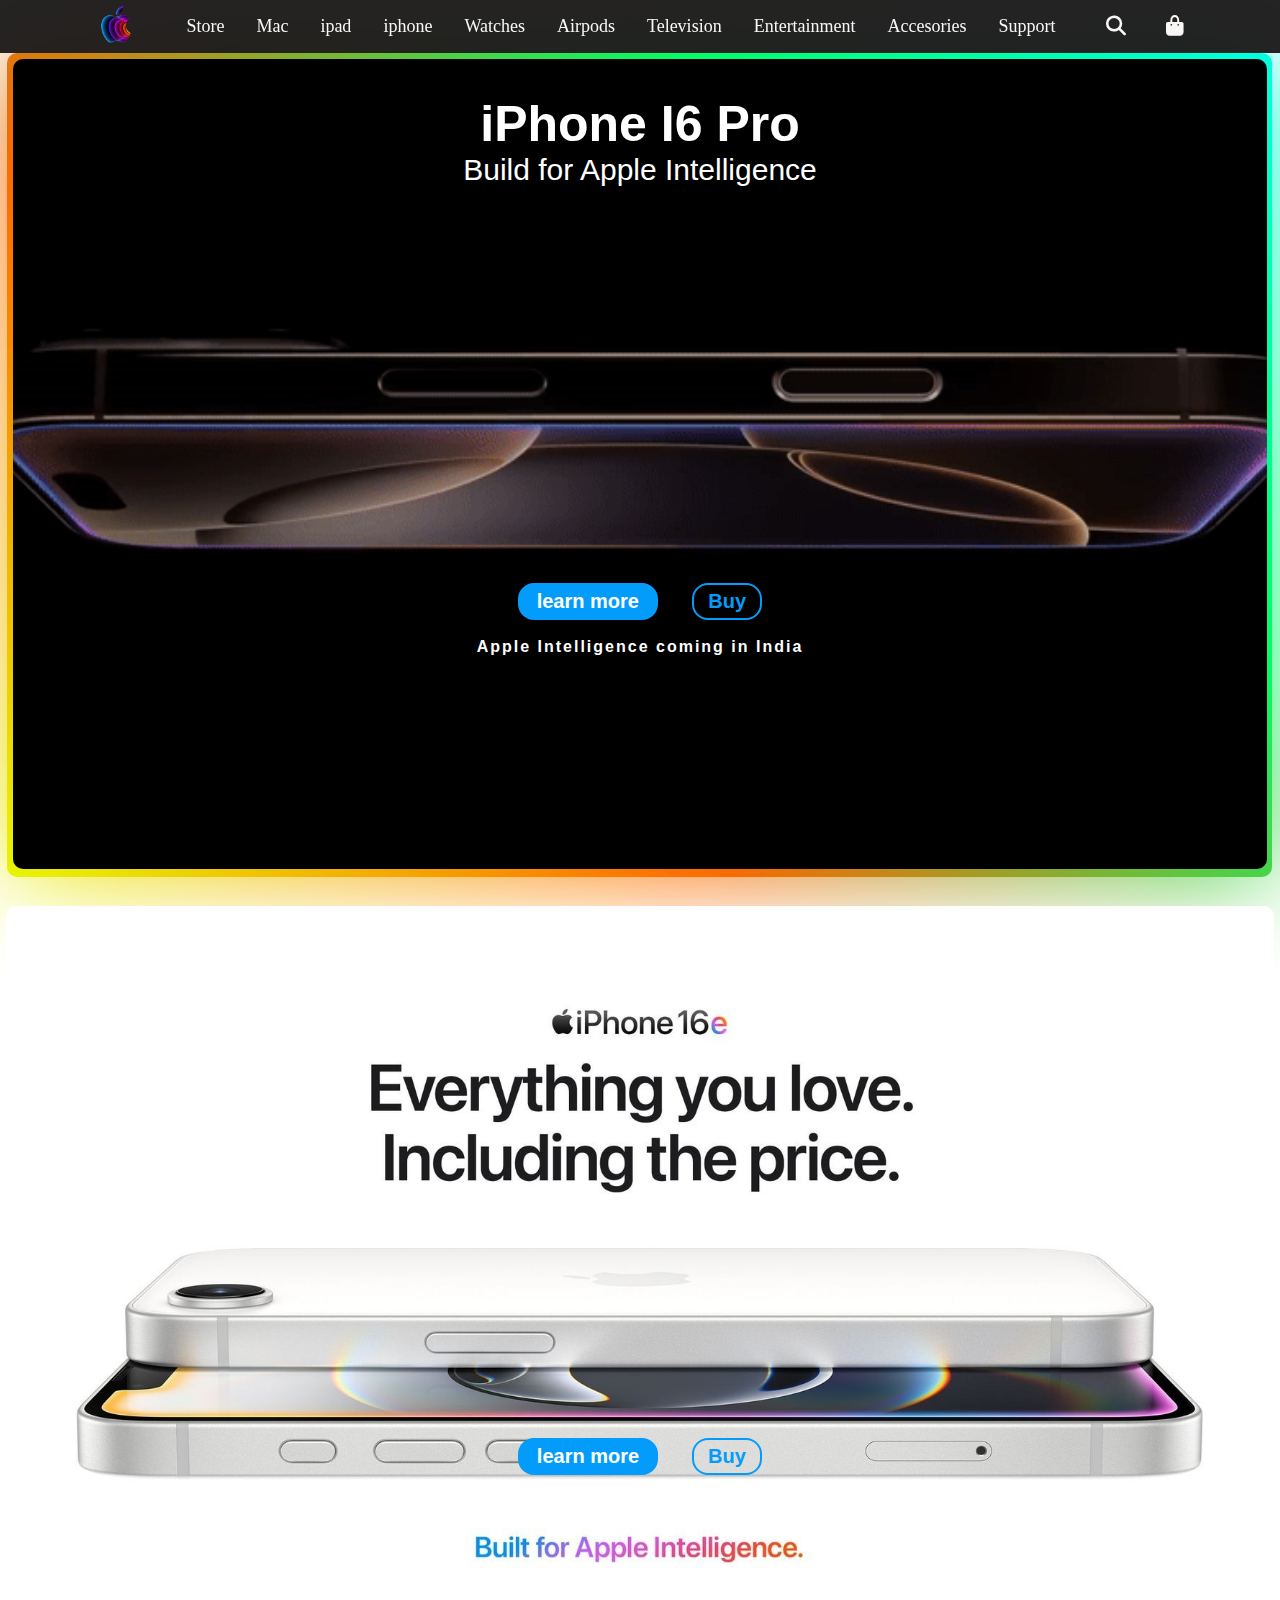
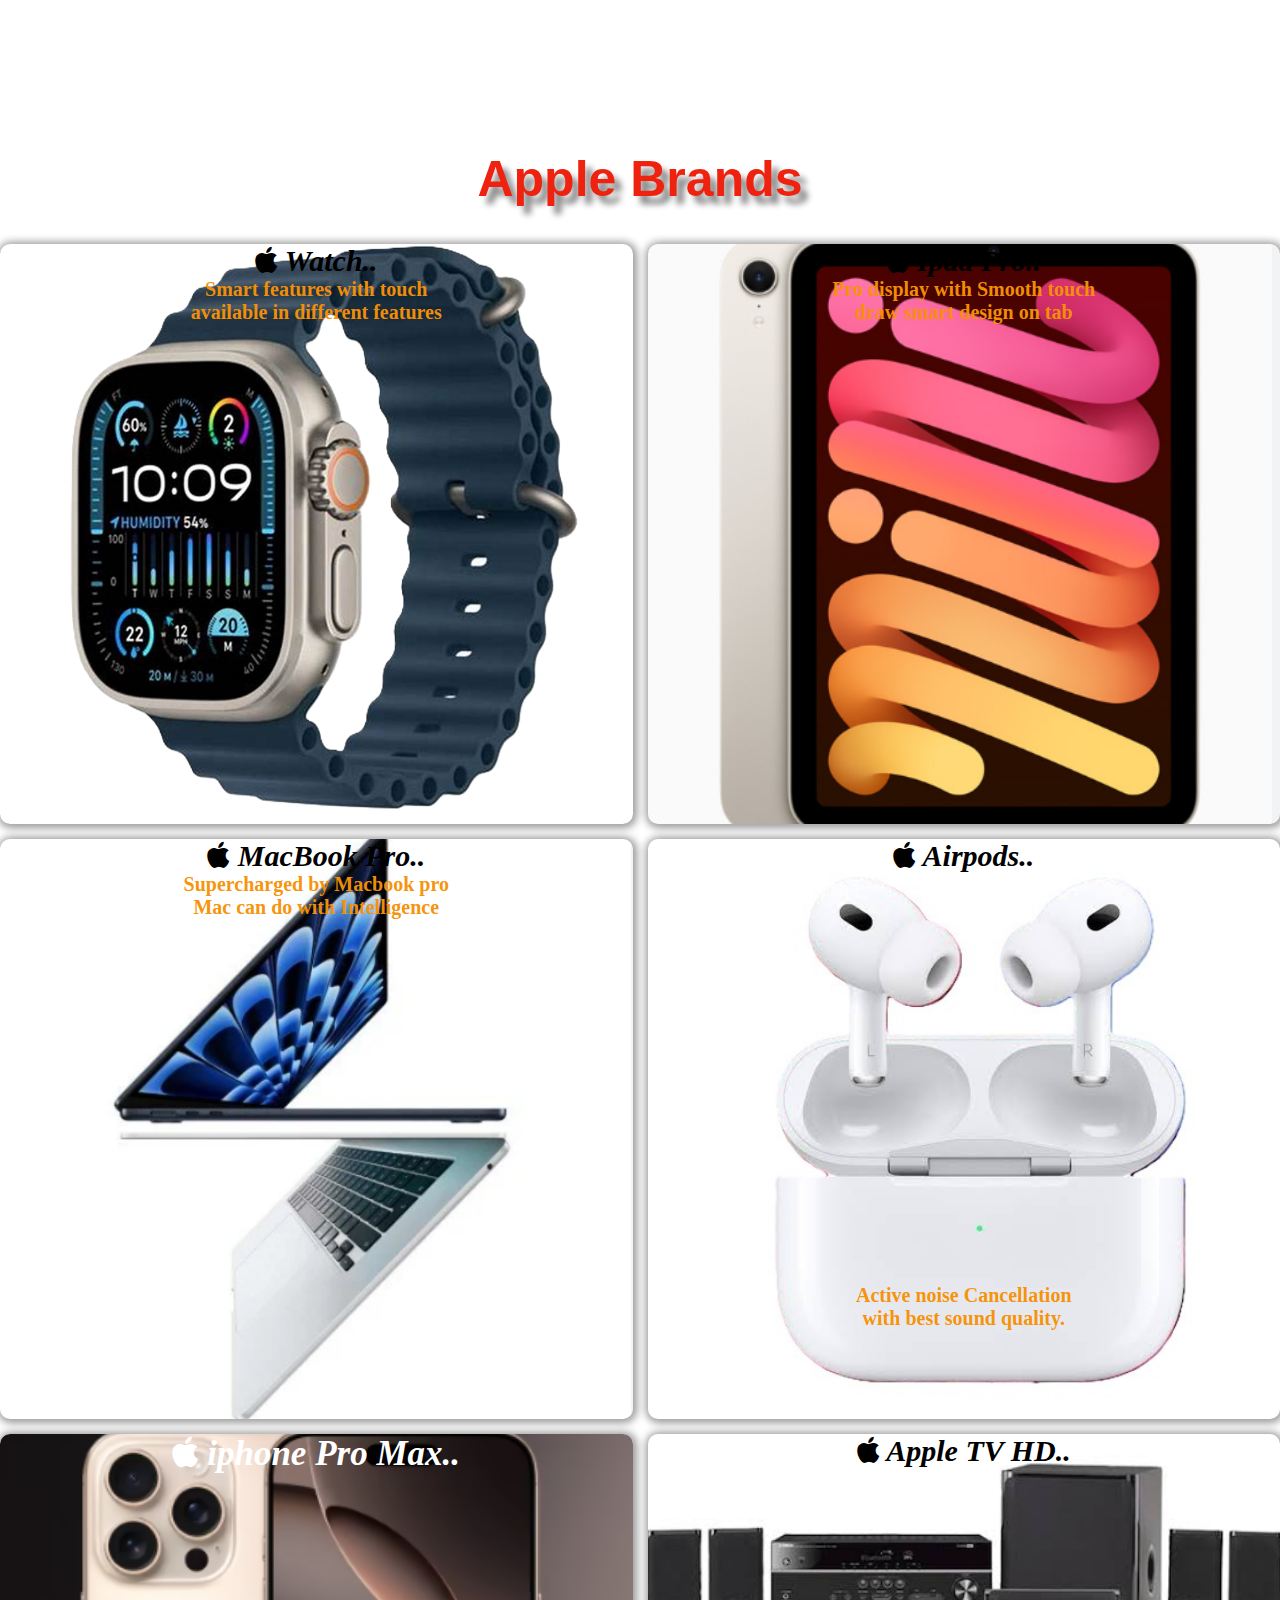
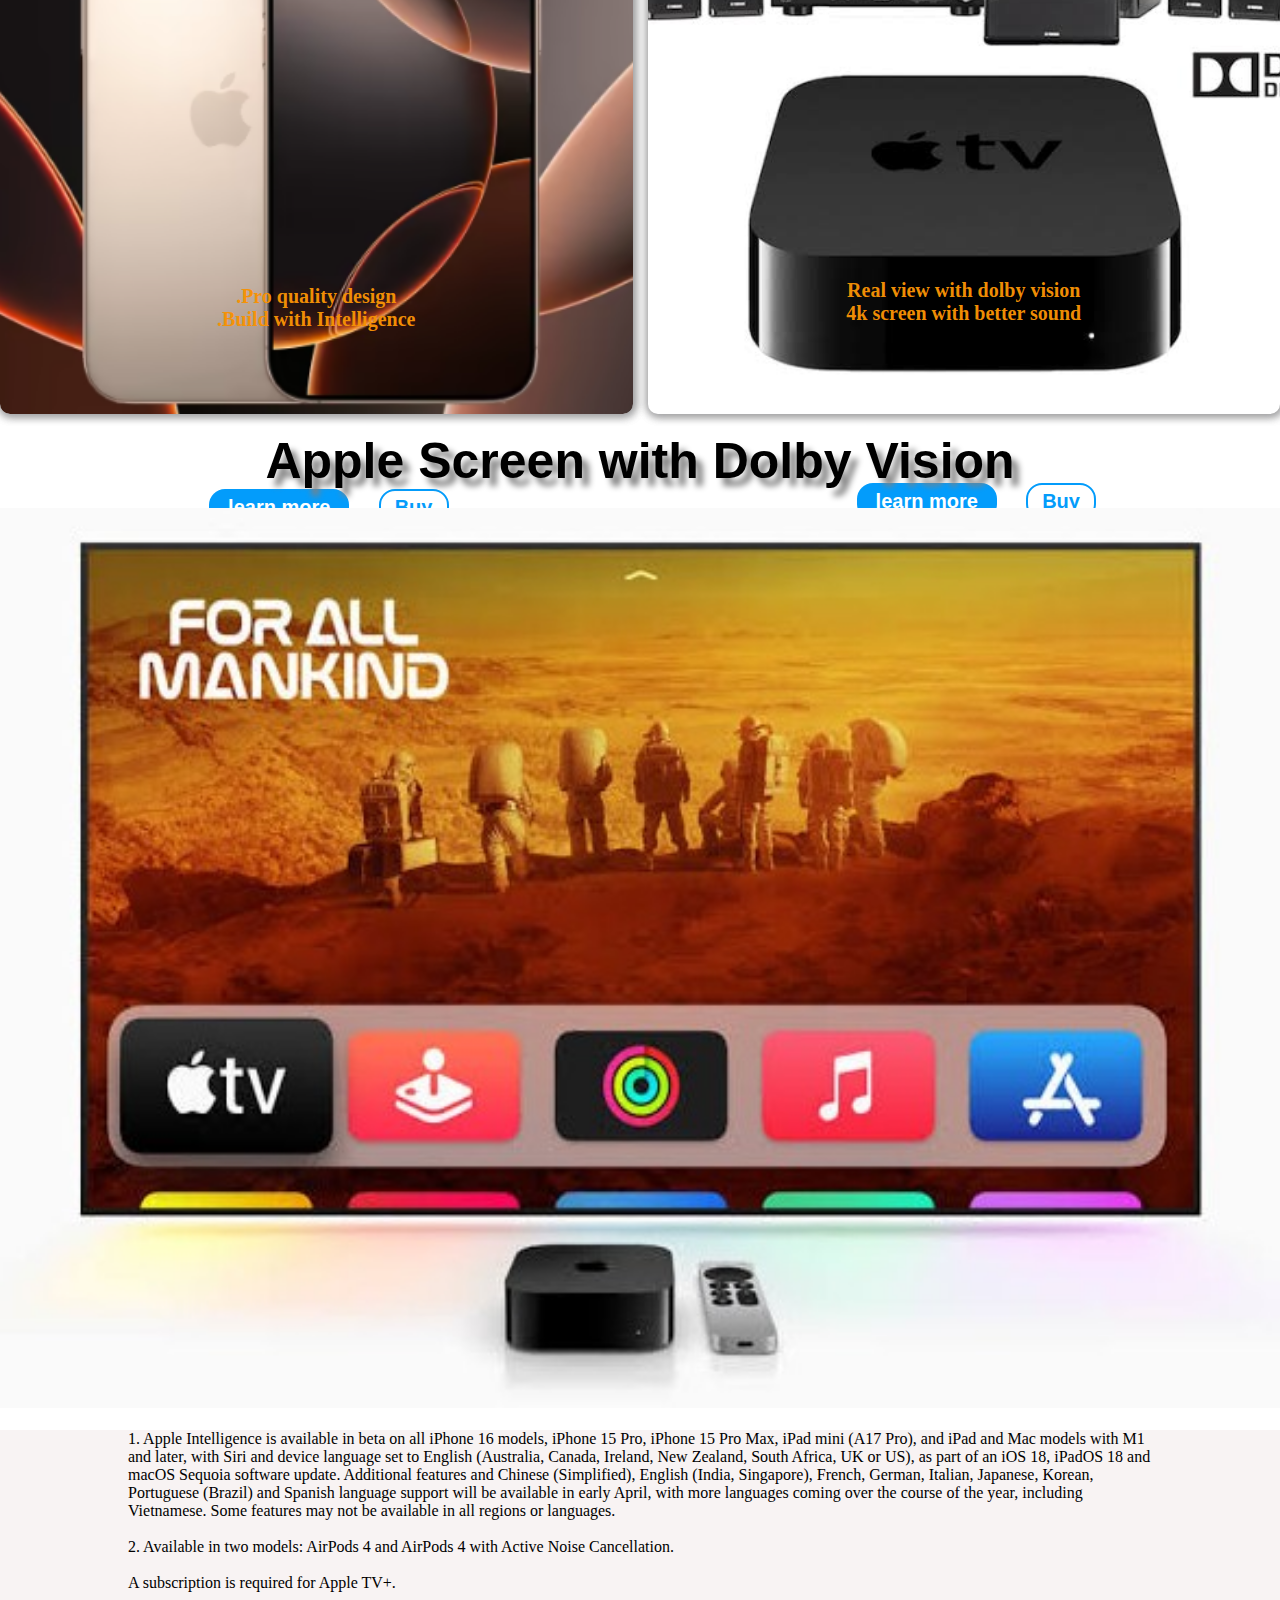
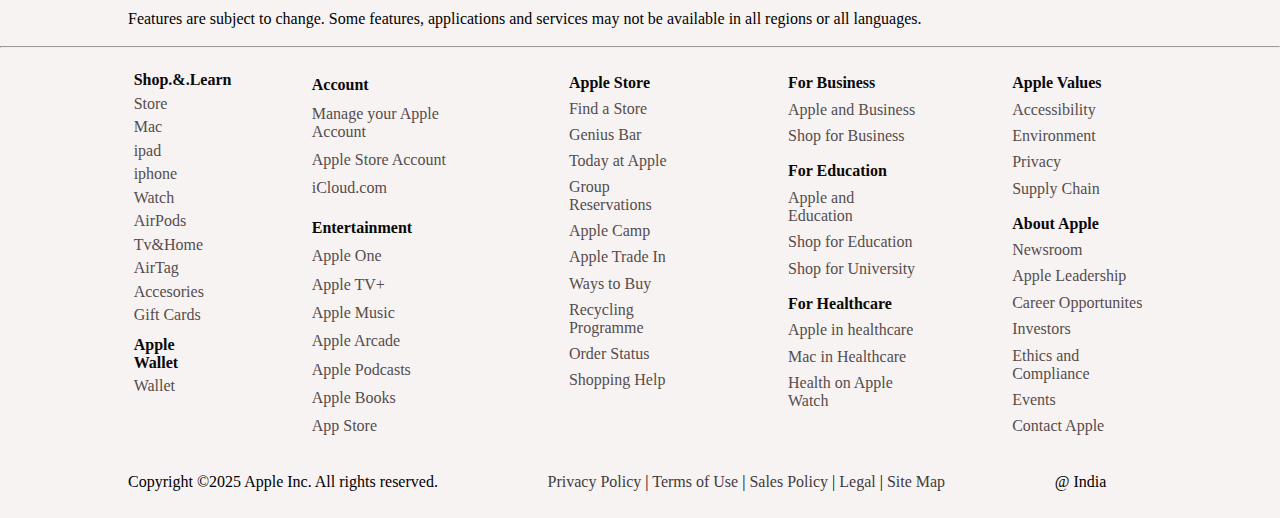
==== commit 9970f13a: "commit changes" ====
--- a/indexmain.html
+++ b/indexmain.html
@@ -23,7 +23,7 @@
                     <li><a href="Store.html">Store</a></li>
                     <li><a href="Mac.html">Mac</a></li>
                     <li><a href="Ipad.html">ipad</a></li>
-                    <li><a href="">iphone</a></li>
+                    <li><a href="iphone.html">iphone</a></li>
                     <li><a href="">Watches</a></li>
                     <li><a href="">Airpods</a></li>
                     <li><a href="">Television</a></li>
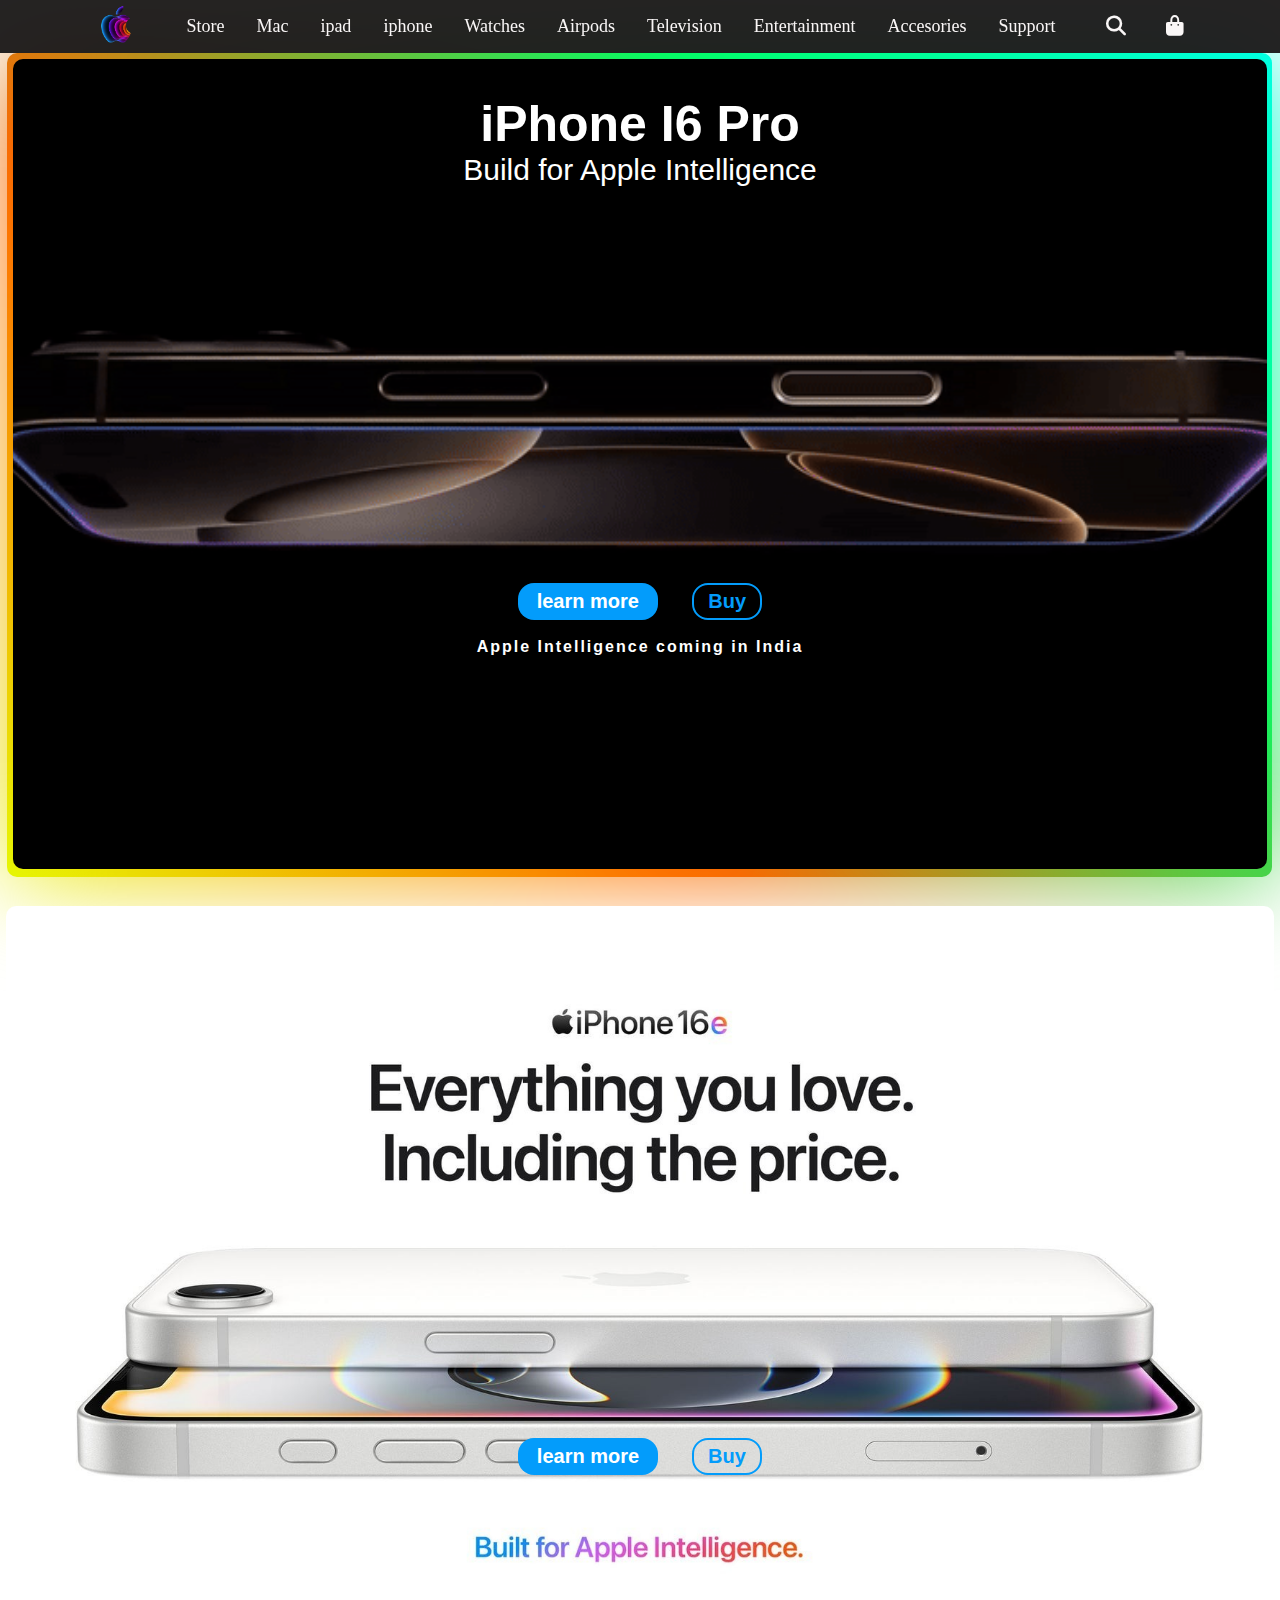
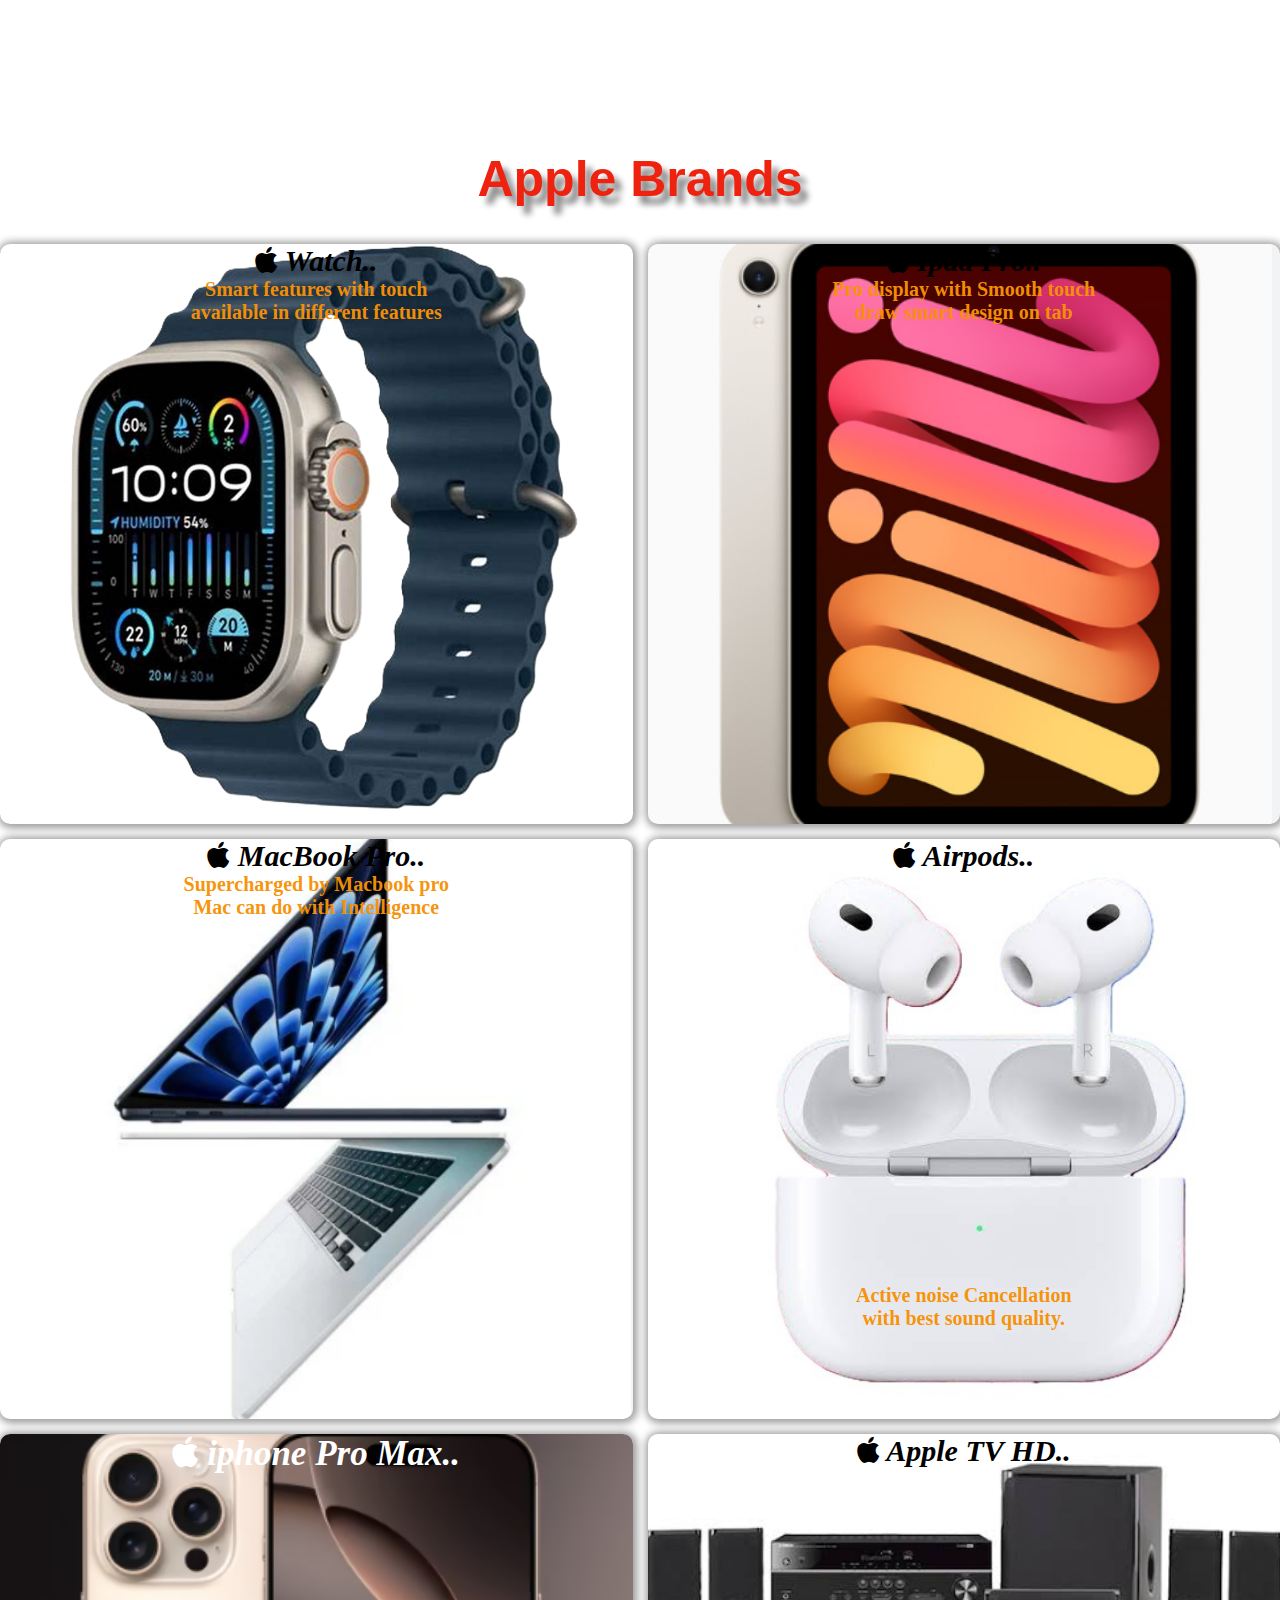
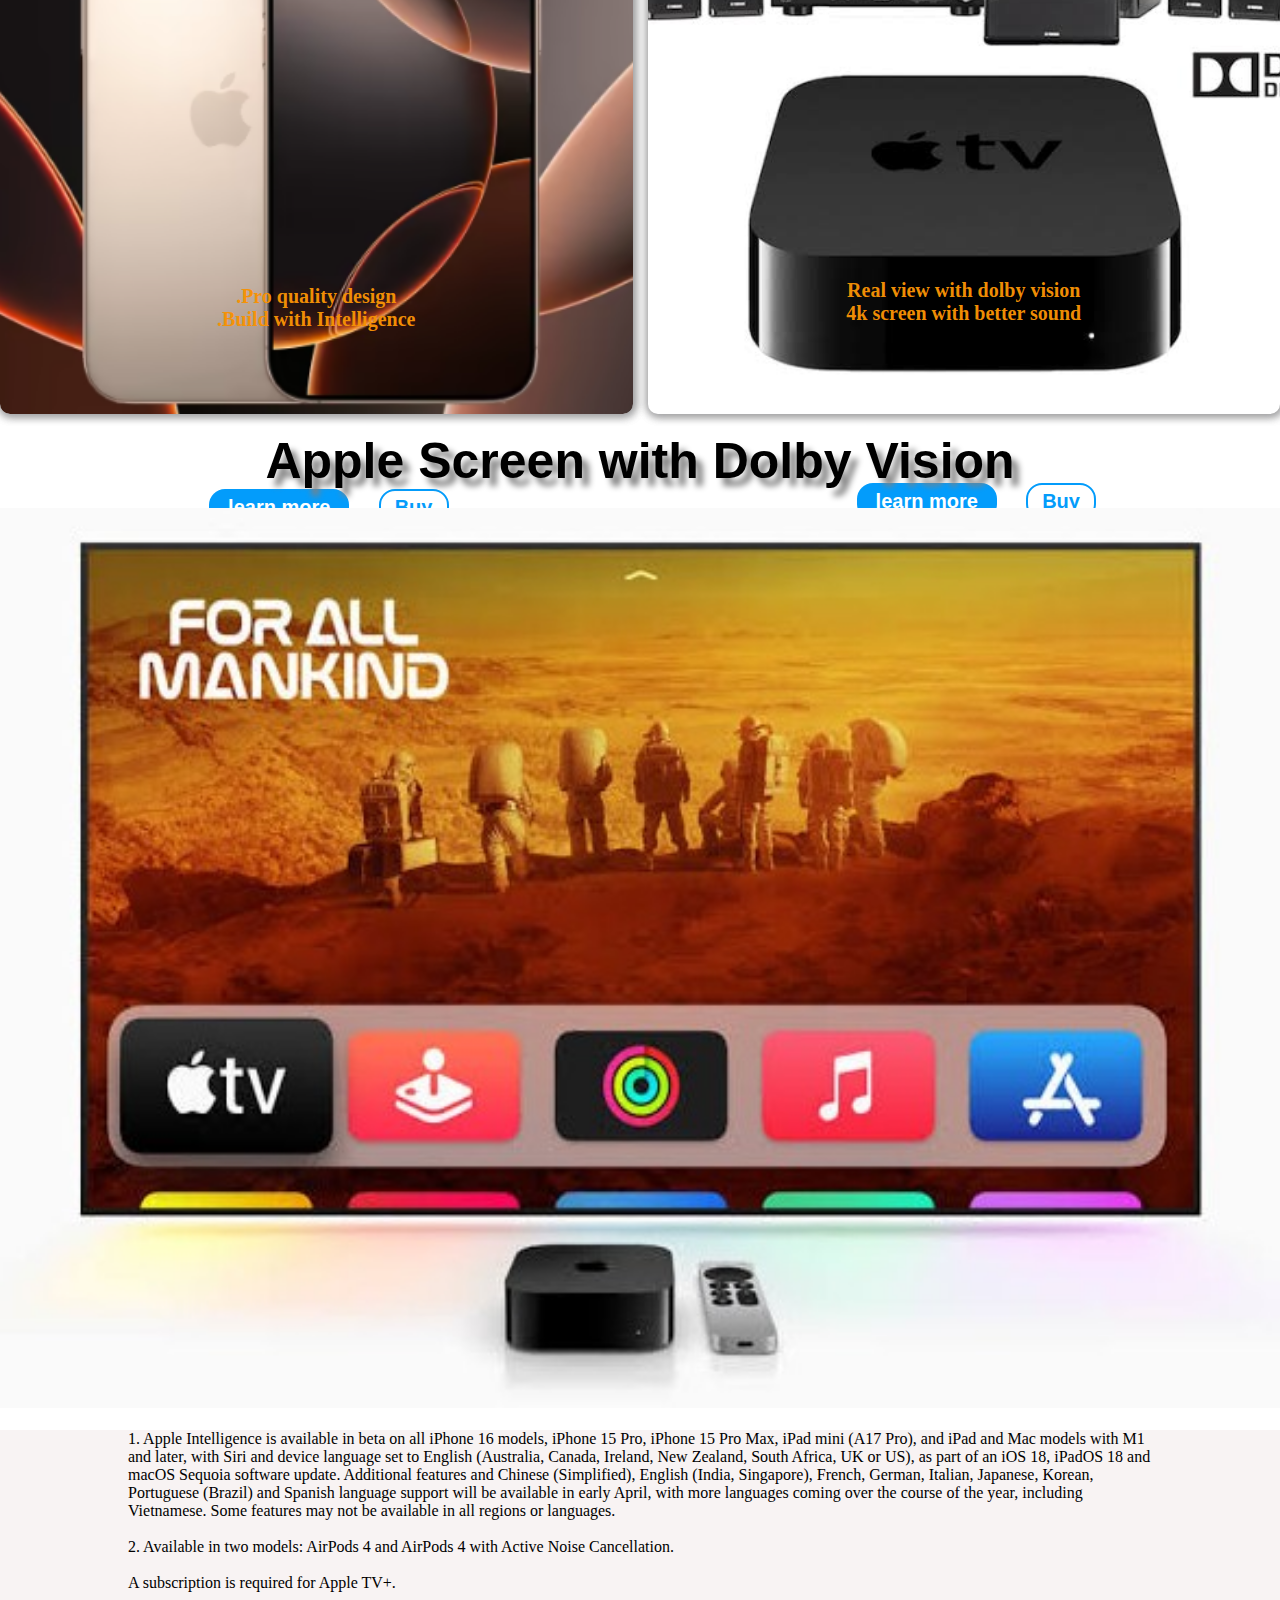
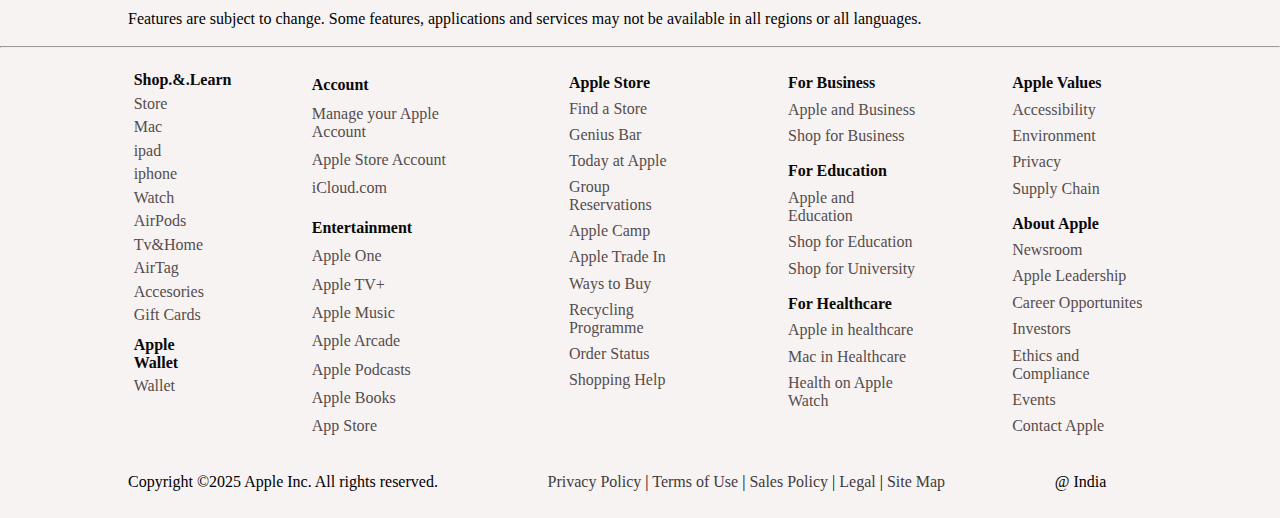
==== commit d72fa459: "other" ====
--- a/indexmain.html
+++ b/indexmain.html
@@ -24,9 +24,9 @@
                     <li><a href="Mac.html">Mac</a></li>
                     <li><a href="Ipad.html">ipad</a></li>
                     <li><a href="iphone.html">iphone</a></li>
-                    <li><a href="">Watches</a></li>
+                    <li><a href="Watch.html">Watches</a></li>
                     <li><a href="">Airpods</a></li>
-                    <li><a href="">Television</a></li>
+                    <li><a href="#appletv">Television</a></li>
                     <li><a href="">Entertainment</a></li>
                     <li><a href="">Accesories</a></li>
                     <li><a href="">Support</a></li>
@@ -49,8 +49,8 @@
                 <li><a href="Store.html">* Store</a></li>
                 <li><a href="Mac.html">* Mac</a></li>
                 <li><a href="Ipad.html">* ipad</a></li>
-                <li><a href="">* iphone</a></li>
-                <li><a href="">* Watches</a></li>
+                <li><a href="iphone.html">* iphone</a></li>
+                <li><a href="Watch.html">* Watches</a></li>
                 <li><a href="">* Airpods</a></li>
                 <li><a href="">* Television</a></li>
                 <li><a href="">* Entertainment</a></li>
@@ -106,20 +106,20 @@
     </div>
     <section id="grid">
         <div class="container">
-          <a href=""><div id="gridimg" class="gridimg1">
+          <a href="Watch.html"><div id="gridimg" class="gridimg1">
             <div>  <h2><i class="fa-brands fa-apple"></i> Watch..</h2>
                 <p>Smart features with touch <br>available in different features</p>
            <button class="learnbutton">learn more</button>
            <button class="buybutton">Buy</button>
           </div> </div></a>
-          <a href=""><div id="gridimg" class="gridimg2">
+          <a href="Ipad.html"><div id="gridimg" class="gridimg2">
             <div>  <h2><i class="fa-brands fa-apple"></i> Ipad Pro..</h2>
                 <p>Pro display with Smooth touch <br>draw smart design on tab</p>
                 <button class="learnbutton">learn more</button>
                 <button class="buybutton">Buy</button>
                </div>
           </div></a>
-          <a href=""><div id="gridimg"  class="gridimg3">
+          <a href="Mac.html"><div id="gridimg"  class="gridimg3">
             <div>  <h2><i class="fa-brands fa-apple"></i> MacBook Pro..</h2>
                 <p>Supercharged by Macbook pro <br>Mac can do with Intelligence</p>
                 <button class="learnbutton">learn more</button>
@@ -132,7 +132,7 @@
            <button class="learnbutton">learn more</button>
            <button class="buybutton">Buy</button>
           </div></div></a>
-          <a href=""><div id="gridimg"  class="gridimg5">
+          <a href="iphone.html"><div id="gridimg"  class="gridimg5">
             <div>  <h2><i class="fa-brands fa-apple"></i> iphone Pro Max..</h2>
                 <p>.Pro quality design <br>.Build with Intelligence</p>
            <button class="learnbutton">learn more</button>
--- a/indexmain.css
+++ b/indexmain.css
@@ -2,6 +2,7 @@
     margin: 0px;
     padding: 0px;
     box-sizing: border-box;
+    scroll-behavior: smooth;
 }
 .navbar{
     display: flex;
@@ -49,7 +50,8 @@
      color: white;
 }
 #Topbar ul li a:hover{
-    color: rgb(7, 141, 251);
+    color: rgb(4, 225, 41);
+    text-shadow: 7px 7px 10px rgb(15, 250, 3);
     /* text-decoration: underline; */
 }
 /* .navbar nav ul li::before{
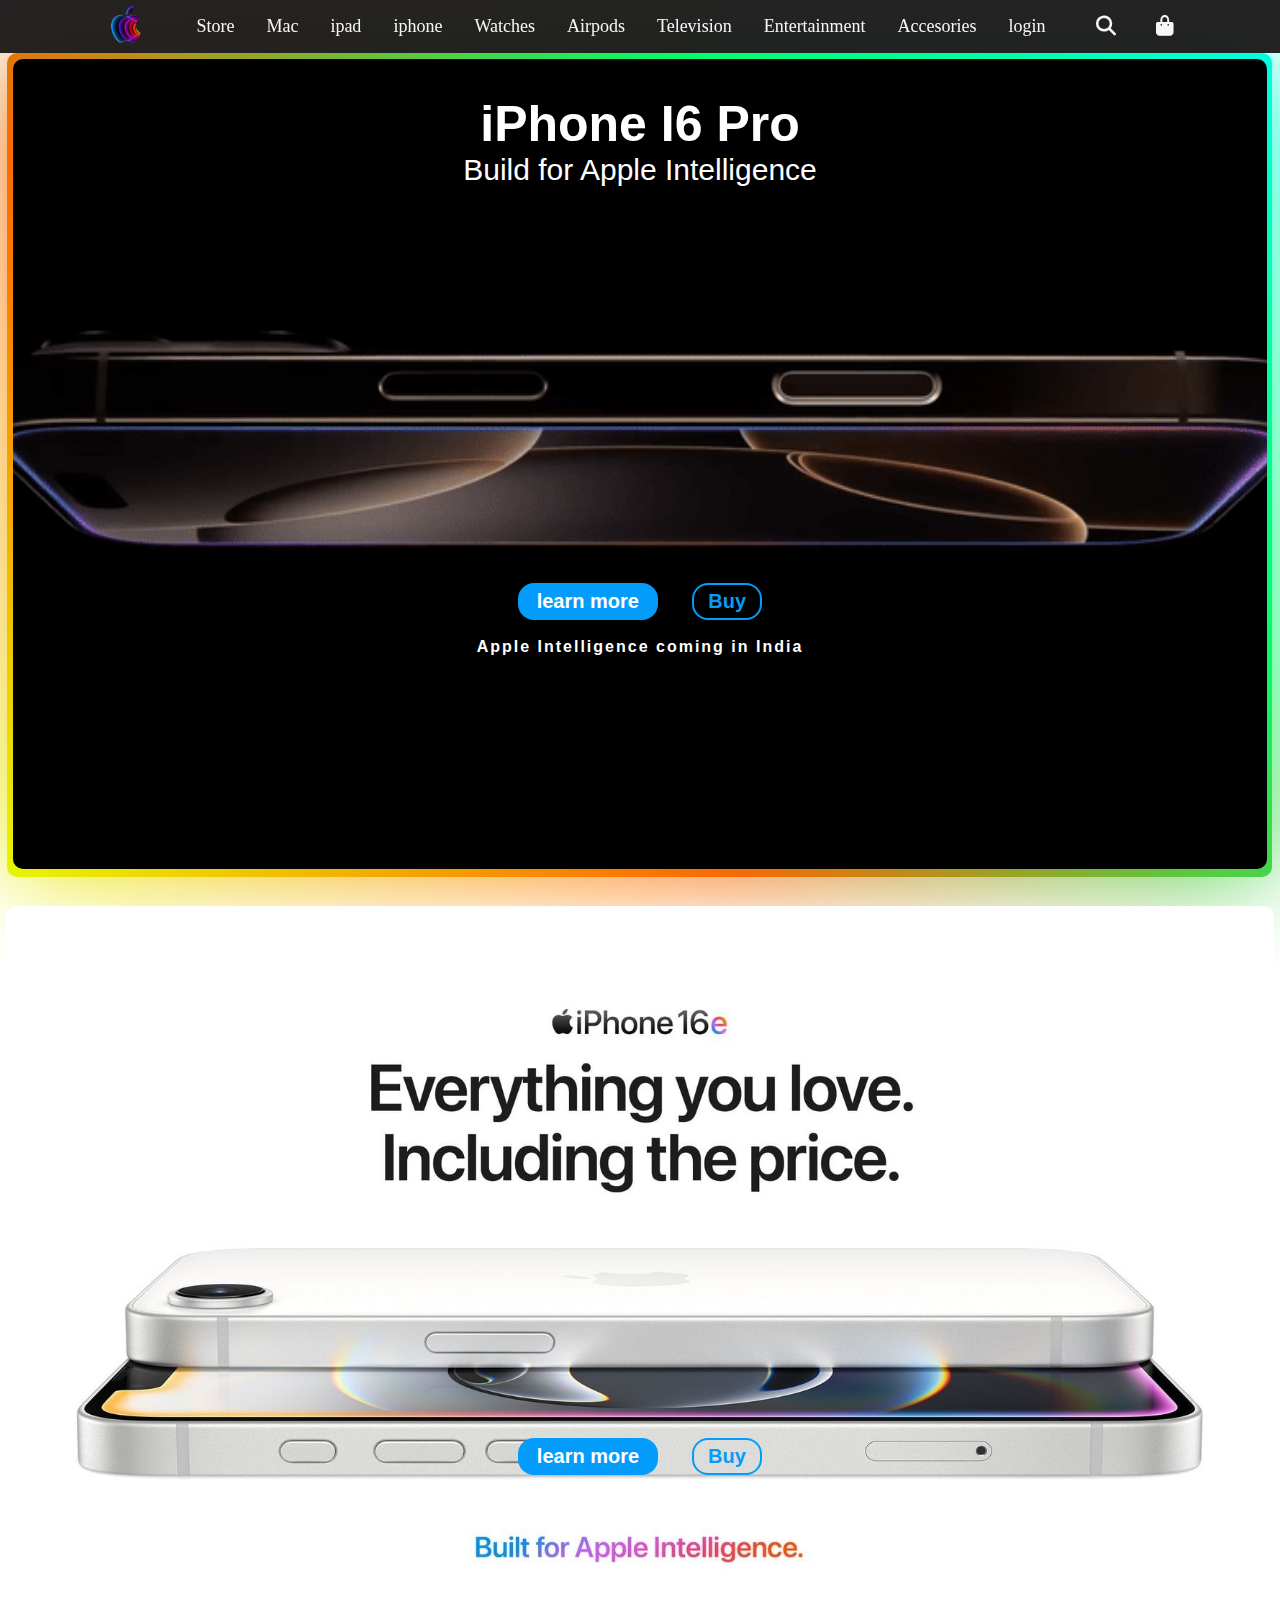
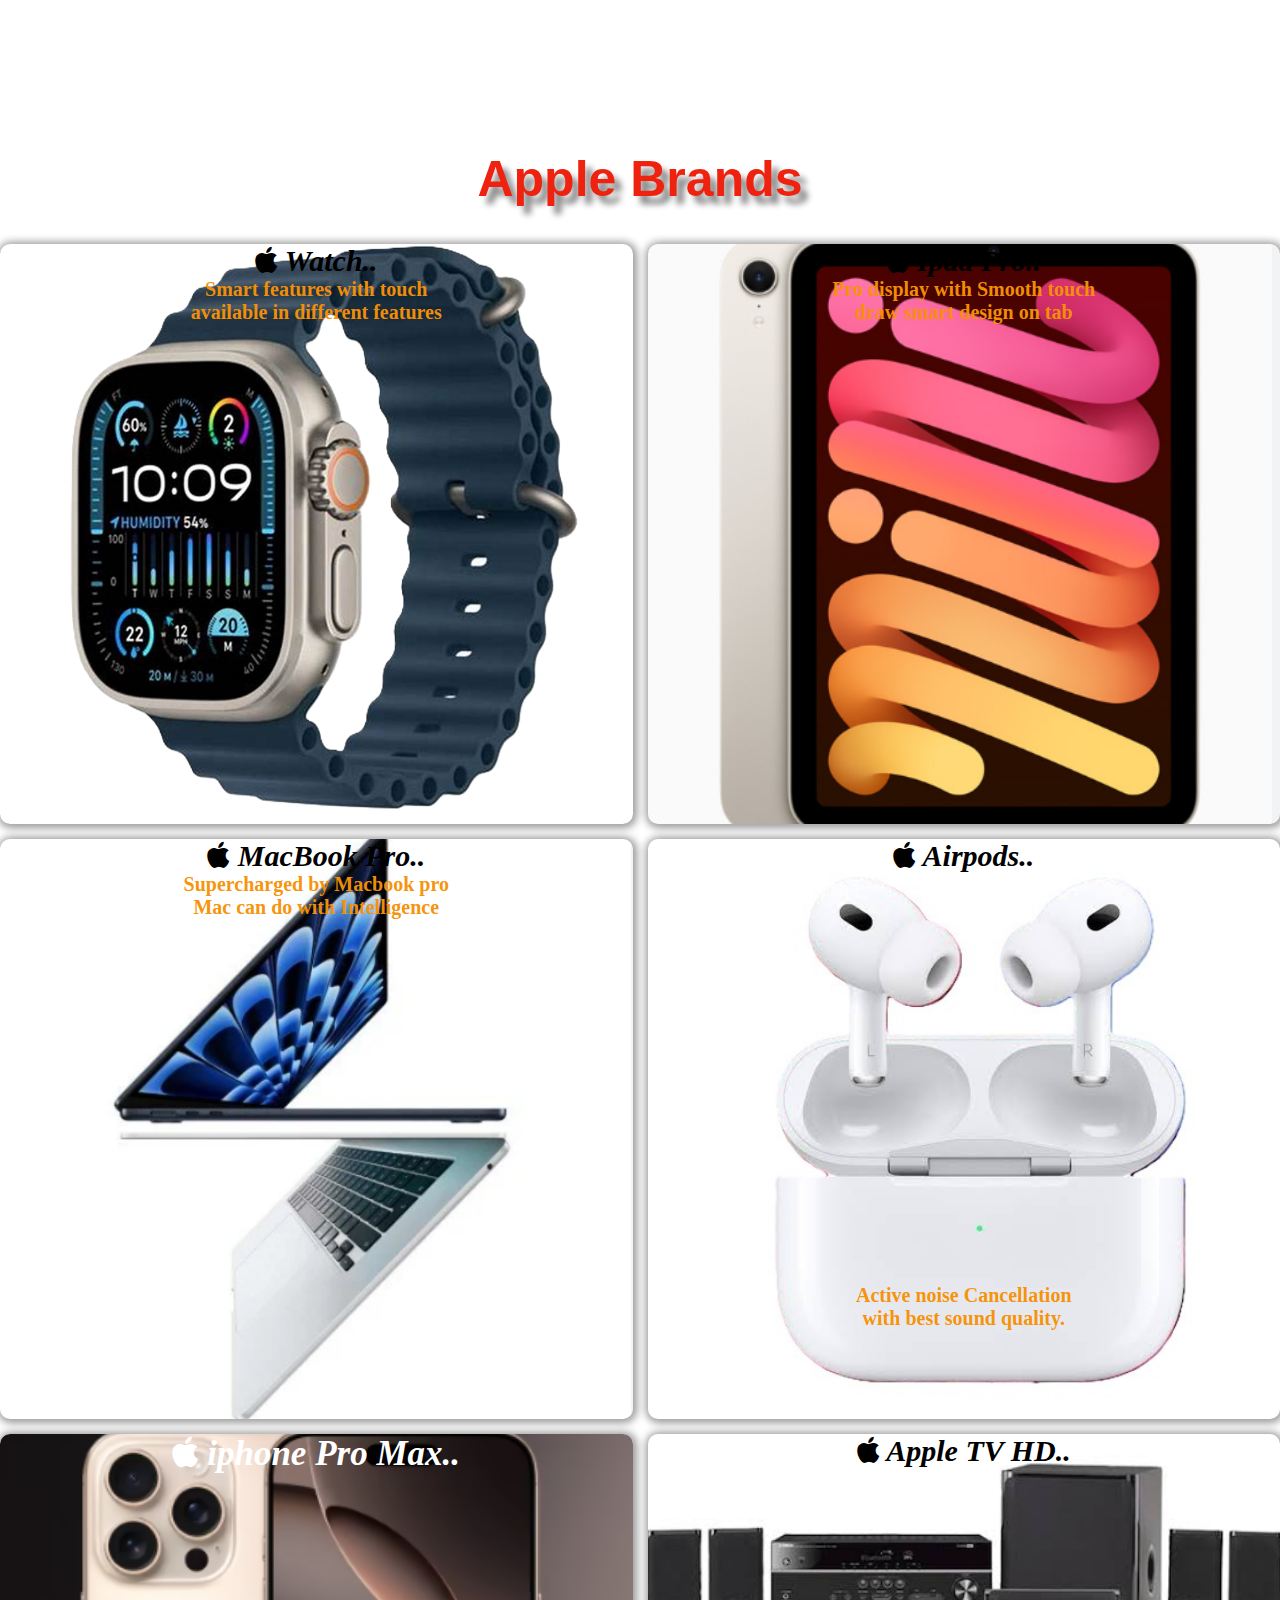
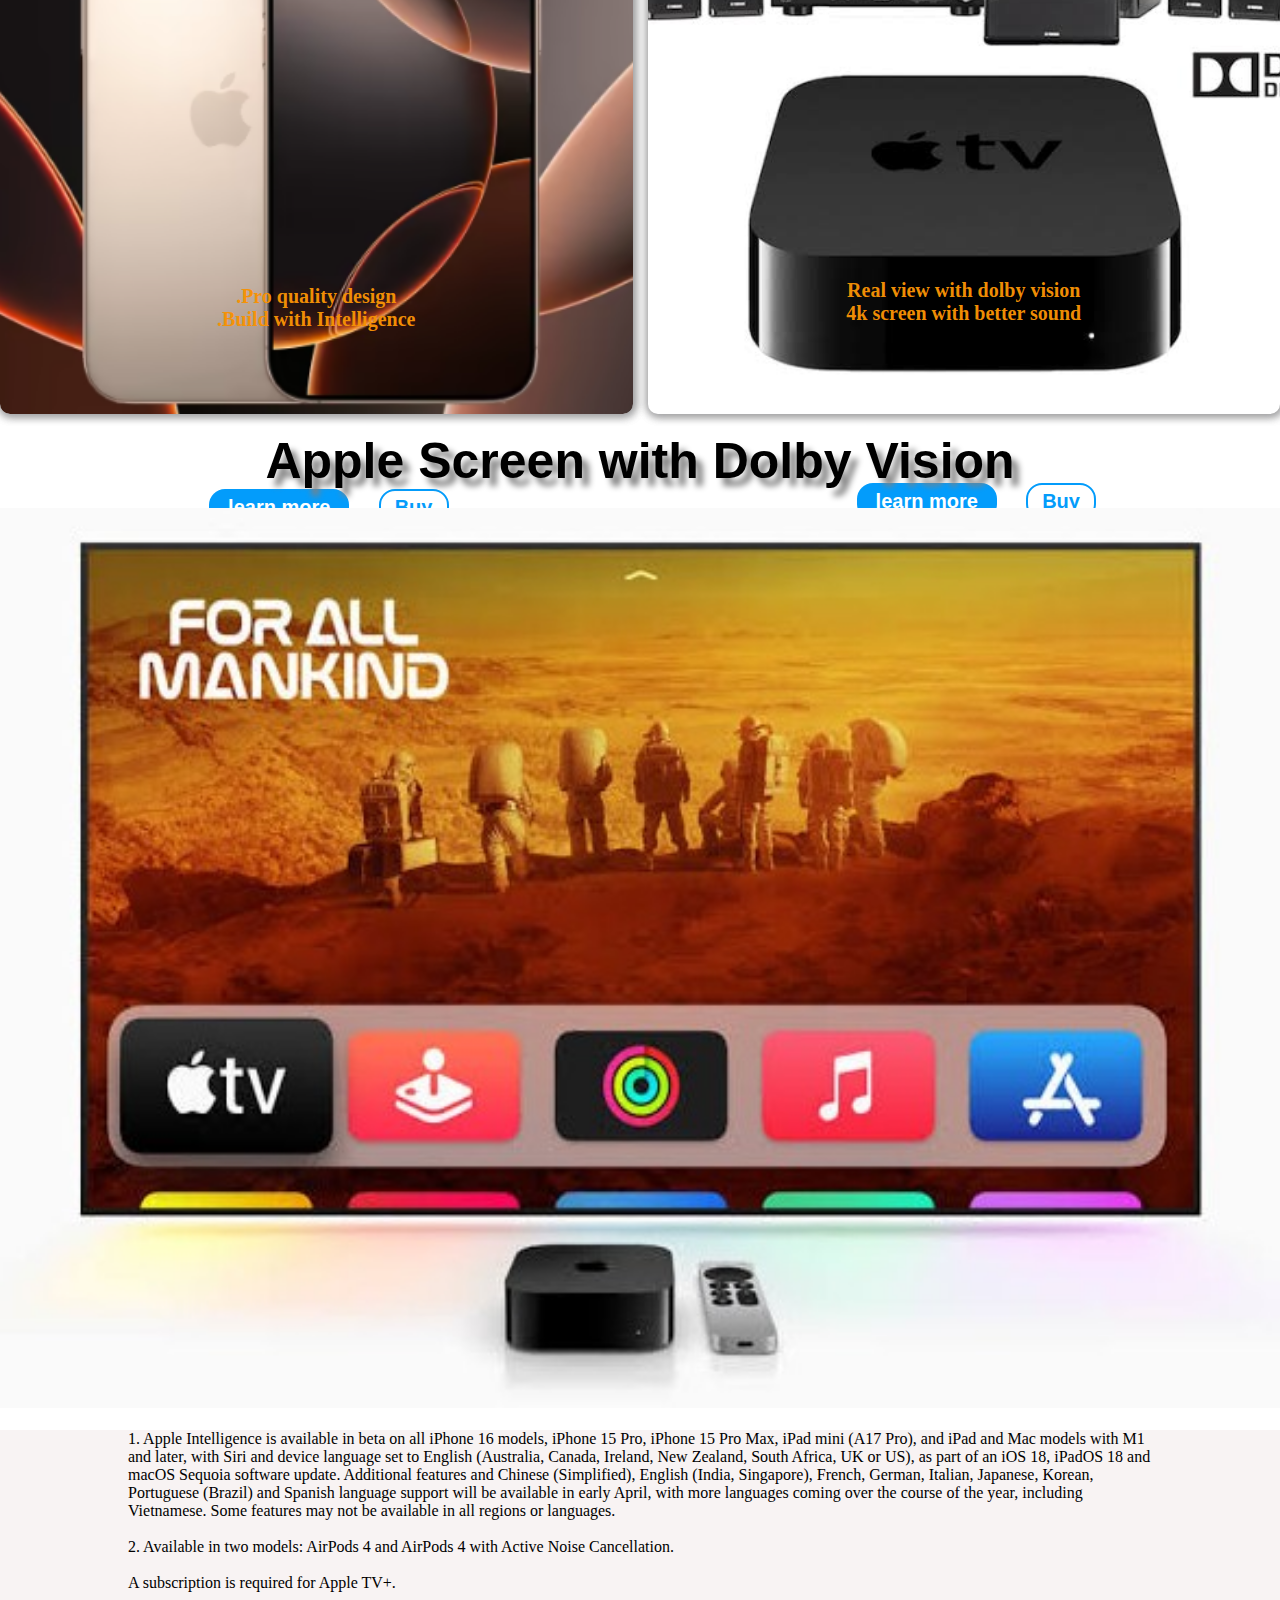
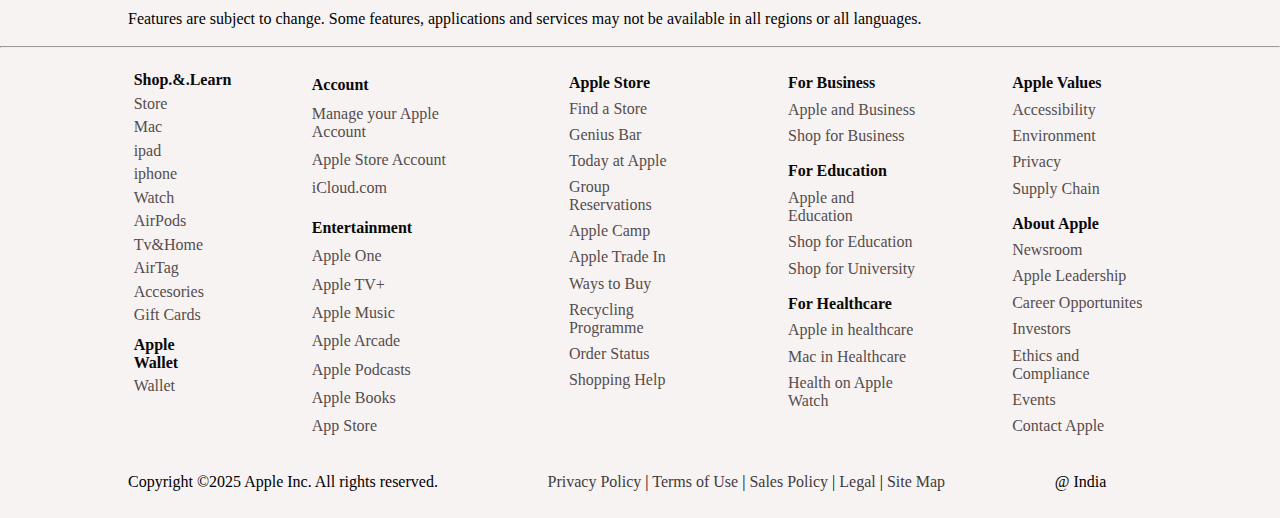
==== commit 5be96449: "change" ====
--- a/indexmain.html
+++ b/indexmain.html
@@ -29,7 +29,7 @@
                     <li><a href="#appletv">Television</a></li>
                     <li><a href="">Entertainment</a></li>
                     <li><a href="">Accesories</a></li>
-                    <li><a href="">Support</a></li>
+                    <li><a href="">login</a></li>
                  </ul>
               </nav>
               <div id="iconbutton">
